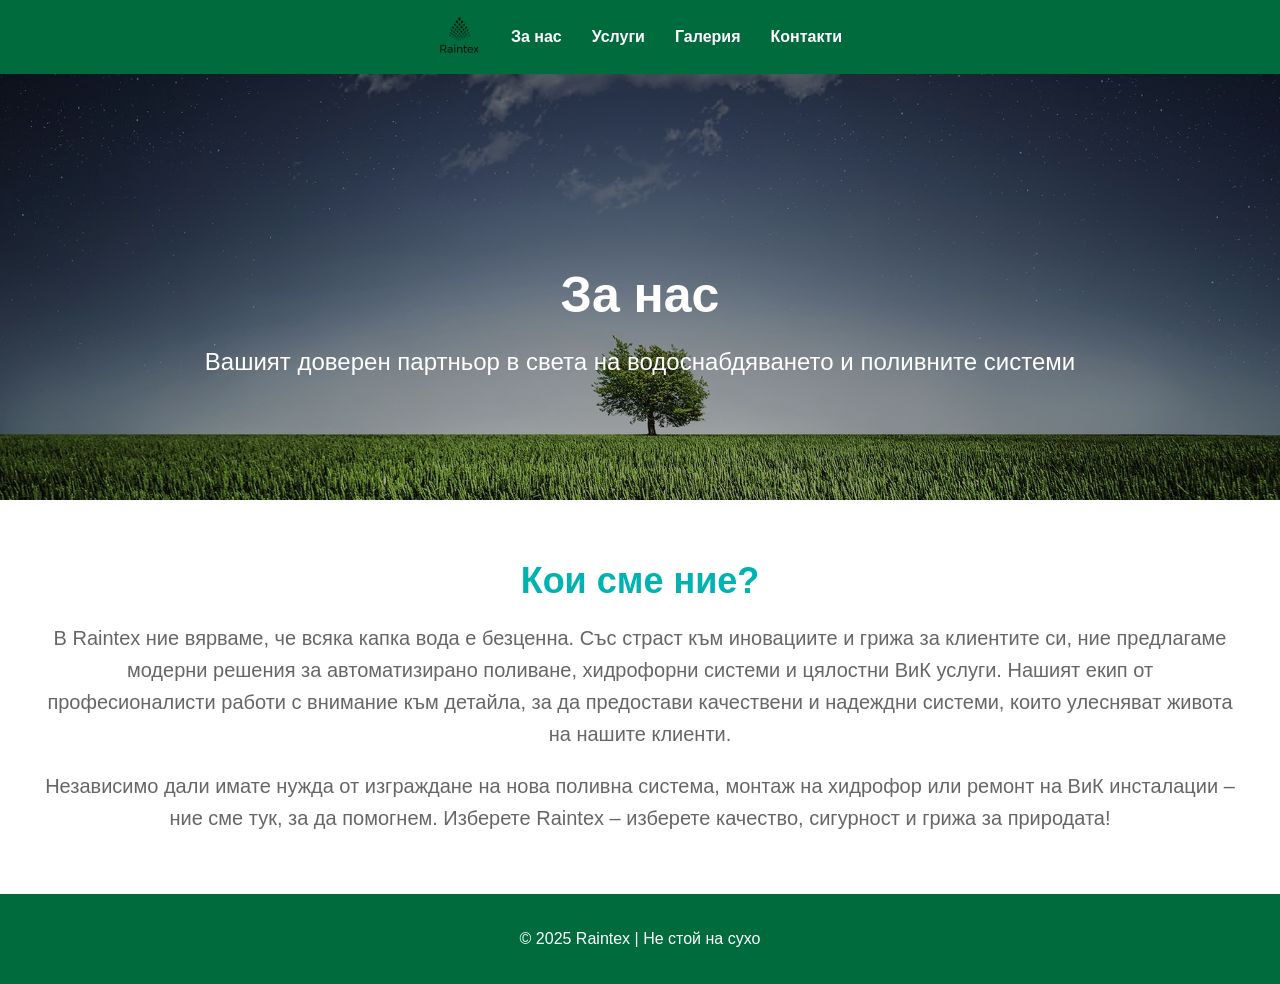
==== about.html @ d9b1cb67 "innit" ====
<!DOCTYPE html>
<html lang="bg">
<head>
  <meta charset="UTF-8">
  <meta name="viewport" content="width=device-width, initial-scale=1.0">
  <title>За нас | Raintex</title>
  <style>
    body {
      margin: 0;
      font-family: 'Segoe UI', Tahoma, Geneva, Verdana, sans-serif;
      background-color: #ffffff;
      color: #555;
    }
    nav {
      display: flex;
      justify-content: center;
      align-items: center;
      background-color: #006b3c;/*#00B3B3 /* #009fe3 */
      padding: 15px 0;
      gap: 30px;
      flex-wrap: wrap;
    }
    nav a {
      color: white;
      text-decoration: none;
      font-weight: bold;
    }
    .logo {
      height: 40px;
      width: auto;
    }
    .hero-section {
      background: linear-gradient(to bottom, rgba(0,0,0,0.5), rgba(0,0,0,0.3)), url('./images/landscape-tree-grass.jpg') no-repeat center 60%;
      background-size: cover;
      text-align: center;
      padding: 150px 20px 100px 20px;
      color: white;
    }
    .hero-section h1 {
      font-size: 50px;
      margin-bottom: 10px;
    }
    .hero-section p {
      font-size: 24px;
      font-weight: 300;
    }
    .about-content {
      max-width: 1200px;
      margin: 60px auto;
      padding: 0 20px;
      text-align: center;
    }
    .about-content h2 {
      color: #00B3B3;
      font-size: 36px;
      margin-bottom: 20px;
    }
    .about-content p {
      font-size: 20px;
      line-height: 1.6;
      color: #666;
    }
    footer {
      background-color: #006b3c;
      color: white;
      text-align: center;
      padding: 20px;
      margin-top: 40px;
    }
    @media (max-width: 768px) {
      .hero-section {
        padding: 100px 20px 60px 20px;
      }
      .hero-section h1 {
        font-size: 36px;
      }
      .hero-section p {
        font-size: 18px;
      }
      .about-content h2 {
        font-size: 28px;
      }
      .about-content p {
        font-size: 18px;
      }
      nav {
                flex-direction: row;
                gap: 10px;
                align-items: center;
            }
    }
  </style>
</head>

<body>

  <nav>
    <a href="index.html"><img src="./Logos_ByTailorBrands/dark_logo_transparent_background.png" alt="Raintex Logo" class="logo"></a>
    <a href="about.html">За нас</a>
    <a href="services.html">Услуги</a>
    <a href="gallery.html">Галерия</a>
    <a href="contacts.html">Контакти</a>
  </nav>

  <section class="hero-section">
    <h1>За нас</h1>
    <p>Вашият доверен партньор в света на водоснабдяването и поливните системи</p>
  </section>

  <section class="about-content">
    <h2>Кои сме ние?</h2>
    <p>
      В Raintex ние вярваме, че всяка капка вода е безценна. 
      Със страст към иновациите и грижа за клиентите си, ние предлагаме модерни решения за автоматизирано поливане, хидрофорни системи и цялостни ВиК услуги. 
      Нашият екип от професионалисти работи с внимание към детайла, за да предостави качествени и надеждни системи, които улесняват живота на нашите клиенти.
    </p>
    <p>
      Независимо дали имате нужда от изграждане на нова поливна система, монтаж на хидрофор или ремонт на ВиК инсталации – ние сме тук, за да помогнем. 
      Изберете Raintex – изберете качество, сигурност и грижа за природата!
    </p>
  </section>

  <footer>
    <p>© 2025 Raintex | Не стой на сухо</p>
  </footer>

</body>
</html>
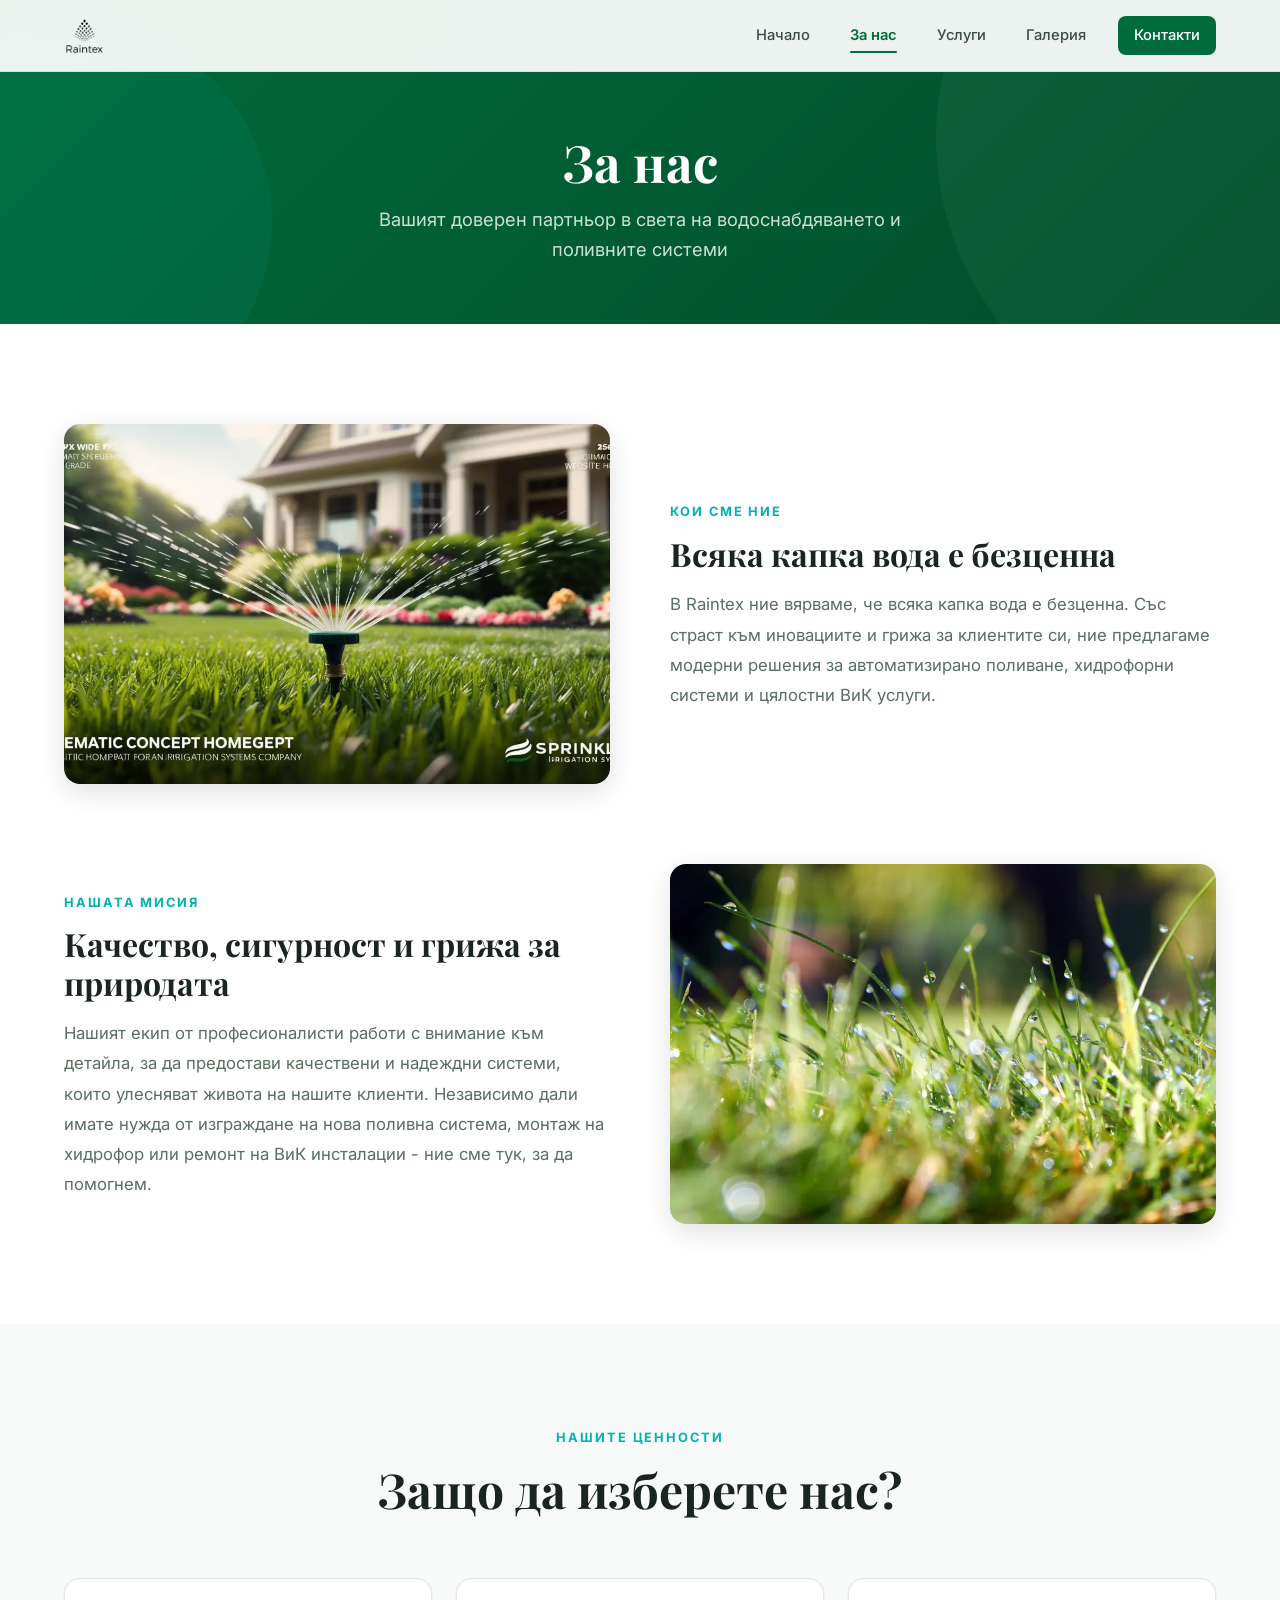
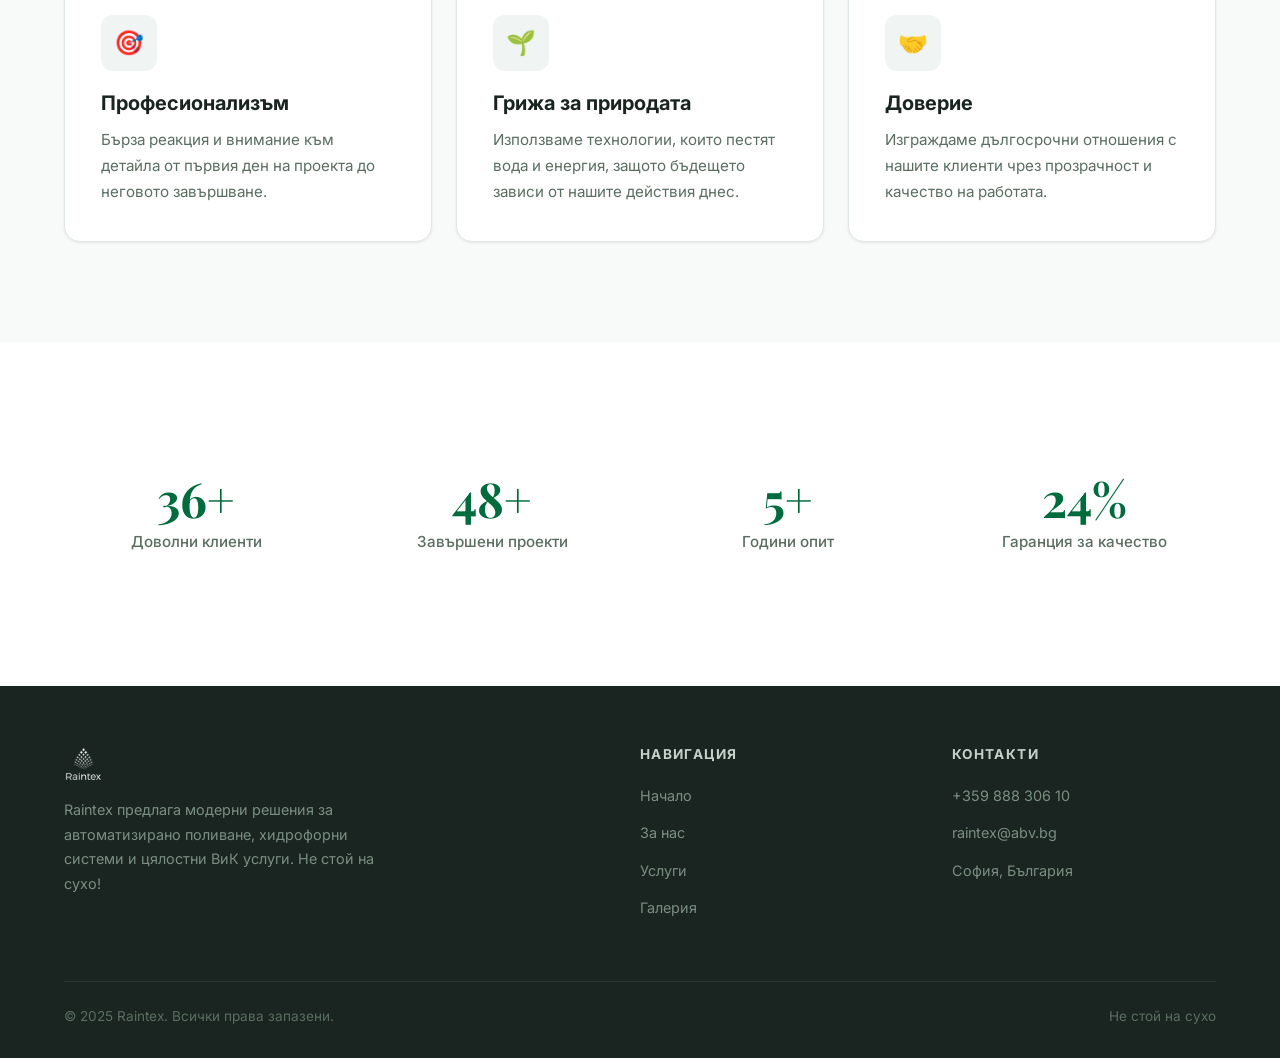
==== commit 1bf16fd4: "Redesign site with modern UI/UX and optimize assets Complete rework of all pages with shared CSS des" ====
--- a/about.html
+++ b/about.html
@@ -4,125 +4,153 @@
   <meta charset="UTF-8">
   <meta name="viewport" content="width=device-width, initial-scale=1.0">
   <title>За нас | Raintex</title>
-  <style>
-    body {
-      margin: 0;
-      font-family: 'Segoe UI', Tahoma, Geneva, Verdana, sans-serif;
-      background-color: #ffffff;
-      color: #555;
-    }
-    nav {
-      display: flex;
-      justify-content: center;
-      align-items: center;
-      background-color: #006b3c;/*#00B3B3 /* #009fe3 */
-      padding: 15px 0;
-      gap: 30px;
-      flex-wrap: wrap;
-    }
-    nav a {
-      color: white;
-      text-decoration: none;
-      font-weight: bold;
-    }
-    .logo {
-      height: 40px;
-      width: auto;
-    }
-    .hero-section {
-      background: linear-gradient(to bottom, rgba(0,0,0,0.5), rgba(0,0,0,0.3)), url('./images/landscape-tree-grass.jpg') no-repeat center 60%;
-      background-size: cover;
-      text-align: center;
-      padding: 150px 20px 100px 20px;
-      color: white;
-    }
-    .hero-section h1 {
-      font-size: 50px;
-      margin-bottom: 10px;
-    }
-    .hero-section p {
-      font-size: 24px;
-      font-weight: 300;
-    }
-    .about-content {
-      max-width: 1200px;
-      margin: 60px auto;
-      padding: 0 20px;
-      text-align: center;
-    }
-    .about-content h2 {
-      color: #00B3B3;
-      font-size: 36px;
-      margin-bottom: 20px;
-    }
-    .about-content p {
-      font-size: 20px;
-      line-height: 1.6;
-      color: #666;
-    }
-    footer {
-      background-color: #006b3c;
-      color: white;
-      text-align: center;
-      padding: 20px;
-      margin-top: 40px;
-    }
-    @media (max-width: 768px) {
-      .hero-section {
-        padding: 100px 20px 60px 20px;
-      }
-      .hero-section h1 {
-        font-size: 36px;
-      }
-      .hero-section p {
-        font-size: 18px;
-      }
-      .about-content h2 {
-        font-size: 28px;
-      }
-      .about-content p {
-        font-size: 18px;
-      }
-      nav {
-                flex-direction: row;
-                gap: 10px;
-                align-items: center;
-            }
-    }
-  </style>
+  <meta name="description" content="Научете повече за Raintex - вашият доверен партньор в света на водоснабдяването и поливните системи.">
+  <link rel="preconnect" href="https://fonts.googleapis.com">
+  <link rel="preconnect" href="https://fonts.gstatic.com" crossorigin>
+  <link href="https://fonts.googleapis.com/css2?family=Inter:wght@400;500;600;700&family=Playfair+Display:wght@600;700&display=swap" rel="stylesheet">
+  <link rel="stylesheet" href="styles.css">
 </head>
-
 <body>
 
-  <nav>
-    <a href="index.html"><img src="./Logos_ByTailorBrands/dark_logo_transparent_background.png" alt="Raintex Logo" class="logo"></a>
-    <a href="about.html">За нас</a>
-    <a href="services.html">Услуги</a>
-    <a href="gallery.html">Галерия</a>
-    <a href="contacts.html">Контакти</a>
+  <!-- Navigation -->
+  <nav class="navbar">
+    <div class="container">
+      <a href="index.html" class="nav-logo">
+        <img src="./Logos_ByTailorBrands/dark_logo_transparent_background.webp" alt="Raintex Logo">
+      </a>
+      <div class="nav-links">
+        <a href="index.html">Начало</a>
+        <a href="about.html" class="active">За нас</a>
+        <a href="services.html">Услуги</a>
+        <a href="gallery.html">Галерия</a>
+        <a href="contacts.html" class="nav-cta">Контакти</a>
+      </div>
+      <button class="hamburger" aria-label="Меню">
+        <span></span>
+        <span></span>
+        <span></span>
+      </button>
+    </div>
   </nav>
+  <div class="nav-overlay"></div>
 
-  <section class="hero-section">
+  <!-- Page Hero -->
+  <section class="page-hero">
     <h1>За нас</h1>
     <p>Вашият доверен партньор в света на водоснабдяването и поливните системи</p>
   </section>
 
-  <section class="about-content">
-    <h2>Кои сме ние?</h2>
-    <p>
-      В Raintex ние вярваме, че всяка капка вода е безценна. 
-      Със страст към иновациите и грижа за клиентите си, ние предлагаме модерни решения за автоматизирано поливане, хидрофорни системи и цялостни ВиК услуги. 
-      Нашият екип от професионалисти работи с внимание към детайла, за да предостави качествени и надеждни системи, които улесняват живота на нашите клиенти.
-    </p>
-    <p>
-      Независимо дали имате нужда от изграждане на нова поливна система, монтаж на хидрофор или ремонт на ВиК инсталации – ние сме тук, за да помогнем. 
-      Изберете Raintex – изберете качество, сигурност и грижа за природата!
-    </p>
+  <!-- About Content -->
+  <section class="section">
+    <div class="container">
+      <div class="feature-row fade-up">
+        <div class="feature-image">
+          <img src="./images/sprinkler_house.webp" alt="Raintex проект" loading="lazy">
+        </div>
+        <div class="feature-text">
+          <span class="section-label">Кои сме ние</span>
+          <h2>Всяка капка вода е безценна</h2>
+          <p>В Raintex ние вярваме, че всяка капка вода е безценна. Със страст към иновациите и грижа за клиентите си, ние предлагаме модерни решения за автоматизирано поливане, хидрофорни системи и цялостни ВиК услуги.</p>
+        </div>
+      </div>
+
+      <div class="feature-row reversed fade-up">
+        <div class="feature-image">
+          <img src="./images/grass-water1.webp" alt="Поливна система в действие" loading="lazy">
+        </div>
+        <div class="feature-text">
+          <span class="section-label">Нашата мисия</span>
+          <h2>Качество, сигурност и грижа за природата</h2>
+          <p>Нашият екип от професионалисти работи с внимание към детайла, за да предостави качествени и надеждни системи, които улесняват живота на нашите клиенти. Независимо дали имате нужда от изграждане на нова поливна система, монтаж на хидрофор или ремонт на ВиК инсталации - ние сме тук, за да помогнем.</p>
+        </div>
+      </div>
+    </div>
   </section>
 
-  <footer>
-    <p>© 2025 Raintex | Не стой на сухо</p>
+  <!-- Values -->
+  <section class="section section-alt">
+    <div class="container">
+      <div class="section-header">
+        <span class="section-label">Нашите ценности</span>
+        <h2 class="section-title">Защо да изберете нас?</h2>
+      </div>
+      <div class="card-grid">
+        <div class="card fade-up">
+          <div class="card-icon">&#x1F3AF;</div>
+          <h3>Професионализъм</h3>
+          <p>Бърза реакция и внимание към детайла от първия ден на проекта до неговото завършване.</p>
+        </div>
+        <div class="card fade-up">
+          <div class="card-icon">&#x1F331;</div>
+          <h3>Грижа за природата</h3>
+          <p>Използваме технологии, които пестят вода и енергия, защото бъдещето зависи от нашите действия днес.</p>
+        </div>
+        <div class="card fade-up">
+          <div class="card-icon">&#x1F91D;</div>
+          <h3>Доверие</h3>
+          <p>Изграждаме дългосрочни отношения с нашите клиенти чрез прозрачност и качество на работата.</p>
+        </div>
+      </div>
+    </div>
+  </section>
+
+  <!-- Stats -->
+  <section class="section">
+    <div class="container">
+      <div class="stats-grid">
+        <div class="stat-item fade-up">
+          <div class="stat-number" data-count="150" data-suffix="+">0</div>
+          <div class="stat-label">Доволни клиенти</div>
+        </div>
+        <div class="stat-item fade-up">
+          <div class="stat-number" data-count="200" data-suffix="+">0</div>
+          <div class="stat-label">Завършени проекти</div>
+        </div>
+        <div class="stat-item fade-up">
+          <div class="stat-number" data-count="5" data-suffix="+">0</div>
+          <div class="stat-label">Години опит</div>
+        </div>
+        <div class="stat-item fade-up">
+          <div class="stat-number" data-count="100" data-suffix="%">0</div>
+          <div class="stat-label">Гаранция за качество</div>
+        </div>
+      </div>
+    </div>
+  </section>
+
+  <!-- Footer -->
+  <footer class="footer">
+    <div class="container">
+      <div class="footer-grid">
+        <div class="footer-brand">
+          <img src="./Logos_ByTailorBrands/white_logo_transparent_background.webp" alt="Raintex" loading="lazy">
+          <p>Raintex предлага модерни решения за автоматизирано поливане, хидрофорни системи и цялостни ВиК услуги. Не стой на сухо!</p>
+        </div>
+        <div>
+          <h4>Навигация</h4>
+          <ul class="footer-links">
+            <li><a href="index.html">Начало</a></li>
+            <li><a href="about.html">За нас</a></li>
+            <li><a href="services.html">Услуги</a></li>
+            <li><a href="gallery.html">Галерия</a></li>
+          </ul>
+        </div>
+        <div>
+          <h4>Контакти</h4>
+          <ul class="footer-links">
+            <li><a href="tel:+35988830610">+359 888 306 10</a></li>
+            <li><a href="mailto:raintex@abv.bg">raintex@abv.bg</a></li>
+            <li><a href="contacts.html">София, България</a></li>
+          </ul>
+        </div>
+      </div>
+      <div class="footer-bottom">
+        <span>&copy; 2025 Raintex. Всички права запазени.</span>
+        <span>Не стой на сухо</span>
+      </div>
+    </div>
   </footer>
 
+  <script src="script.js"></script>
 </body>
 </html>
--- a/styles.css
+++ b/styles.css
@@ -0,0 +1,954 @@
+/* ============================================
+   RAINTEX - Modern Design System
+   ============================================ */
+
+/* Google Fonts loaded via <link> in HTML for non-blocking load */
+
+/* --- CSS Custom Properties --- */
+:root {
+  --color-primary: #006b3c;
+  --color-primary-light: #008c4e;
+  --color-primary-dark: #004d2b;
+  --color-accent: #00b3b3;
+  --color-accent-light: #00d4d4;
+  --color-accent-dark: #008f8f;
+  --color-white: #ffffff;
+  --color-off-white: #f8faf9;
+  --color-gray-50: #f0f4f2;
+  --color-gray-100: #e2e8e5;
+  --color-gray-200: #c5d1cb;
+  --color-gray-300: #a8b9b0;
+  --color-gray-400: #7a8f83;
+  --color-gray-500: #5a6e62;
+  --color-gray-600: #3d4d44;
+  --color-gray-700: #2a3630;
+  --color-gray-800: #1a2420;
+  --color-gray-900: #0d1210;
+
+  --font-sans: 'Inter', -apple-system, BlinkMacSystemFont, 'Segoe UI', sans-serif;
+  --font-display: 'Playfair Display', Georgia, serif;
+
+  --shadow-sm: 0 1px 3px rgba(0, 0, 0, 0.08);
+  --shadow-md: 0 4px 12px rgba(0, 0, 0, 0.1);
+  --shadow-lg: 0 8px 30px rgba(0, 0, 0, 0.12);
+  --shadow-xl: 0 20px 60px rgba(0, 0, 0, 0.15);
+
+  --radius-sm: 8px;
+  --radius-md: 12px;
+  --radius-lg: 16px;
+  --radius-xl: 24px;
+
+  --transition-fast: 0.2s cubic-bezier(0.4, 0, 0.2, 1);
+  --transition-base: 0.3s cubic-bezier(0.4, 0, 0.2, 1);
+  --transition-slow: 0.5s cubic-bezier(0.4, 0, 0.2, 1);
+
+  --container-max: 1200px;
+  --nav-height: 72px;
+}
+
+/* --- Reset & Base --- */
+*,
+*::before,
+*::after {
+  margin: 0;
+  padding: 0;
+  box-sizing: border-box;
+}
+
+html {
+  scroll-behavior: smooth;
+  -webkit-font-smoothing: antialiased;
+  -moz-osx-font-smoothing: grayscale;
+}
+
+body {
+  font-family: var(--font-sans);
+  color: var(--color-gray-700);
+  background: var(--color-white);
+  line-height: 1.6;
+  overflow-x: hidden;
+}
+
+img {
+  max-width: 100%;
+  height: auto;
+  display: block;
+}
+
+a {
+  color: inherit;
+  text-decoration: none;
+}
+
+/* --- Typography --- */
+h1, h2, h3, h4 {
+  line-height: 1.2;
+  color: var(--color-gray-800);
+}
+
+.section-label {
+  display: inline-block;
+  font-size: 0.8rem;
+  font-weight: 700;
+  letter-spacing: 0.15em;
+  text-transform: uppercase;
+  color: var(--color-accent);
+  margin-bottom: 12px;
+}
+
+.section-title {
+  font-family: var(--font-display);
+  font-size: clamp(2rem, 4vw, 3rem);
+  font-weight: 700;
+  color: var(--color-gray-800);
+  margin-bottom: 16px;
+}
+
+.section-subtitle {
+  font-size: clamp(1rem, 2vw, 1.2rem);
+  color: var(--color-gray-500);
+  max-width: 600px;
+  line-height: 1.7;
+}
+
+/* --- Container --- */
+.container {
+  width: 100%;
+  max-width: var(--container-max);
+  margin: 0 auto;
+  padding: 0 24px;
+}
+
+/* --- Navigation --- */
+.navbar {
+  position: fixed;
+  top: 0;
+  left: 0;
+  right: 0;
+  height: var(--nav-height);
+  background: rgba(255, 255, 255, 0.92);
+  backdrop-filter: blur(20px);
+  -webkit-backdrop-filter: blur(20px);
+  border-bottom: 1px solid rgba(0, 107, 60, 0.08);
+  z-index: 1000;
+  transition: var(--transition-base);
+}
+
+.navbar.scrolled {
+  box-shadow: var(--shadow-md);
+}
+
+.navbar .container {
+  display: flex;
+  align-items: center;
+  justify-content: space-between;
+  height: 100%;
+}
+
+.nav-logo {
+  display: flex;
+  align-items: center;
+  gap: 10px;
+  z-index: 1001;
+}
+
+.nav-logo img {
+  height: 38px;
+  width: auto;
+}
+
+.nav-links {
+  display: flex;
+  align-items: center;
+  gap: 8px;
+}
+
+.nav-links a {
+  position: relative;
+  padding: 8px 16px;
+  font-size: 0.92rem;
+  font-weight: 500;
+  color: var(--color-gray-600);
+  border-radius: var(--radius-sm);
+  transition: var(--transition-fast);
+}
+
+.nav-links a:hover {
+  color: var(--color-primary);
+  background: var(--color-gray-50);
+}
+
+.nav-links a.active {
+  color: var(--color-primary);
+  font-weight: 600;
+}
+
+.nav-links a.active::after {
+  content: '';
+  position: absolute;
+  bottom: 2px;
+  left: 16px;
+  right: 16px;
+  height: 2px;
+  background: var(--color-primary);
+  border-radius: 1px;
+}
+
+.nav-cta {
+  display: inline-flex;
+  align-items: center;
+  padding: 10px 24px;
+  background: var(--color-primary);
+  color: var(--color-white) !important;
+  font-weight: 600;
+  font-size: 0.9rem;
+  border-radius: var(--radius-sm);
+  transition: var(--transition-fast);
+  margin-left: 8px;
+}
+
+.nav-cta:hover {
+  background: var(--color-primary-light) !important;
+  transform: translateY(-1px);
+  box-shadow: 0 4px 12px rgba(0, 107, 60, 0.3);
+}
+
+/* Hamburger Menu */
+.hamburger {
+  display: none;
+  flex-direction: column;
+  justify-content: center;
+  gap: 5px;
+  width: 32px;
+  height: 32px;
+  cursor: pointer;
+  z-index: 1001;
+  background: none;
+  border: none;
+  padding: 0;
+}
+
+.hamburger span {
+  display: block;
+  width: 24px;
+  height: 2px;
+  background: var(--color-gray-700);
+  border-radius: 2px;
+  transition: var(--transition-base);
+  transform-origin: center;
+}
+
+.hamburger.active span:nth-child(1) {
+  transform: rotate(45deg) translate(5px, 5px);
+}
+
+.hamburger.active span:nth-child(2) {
+  opacity: 0;
+}
+
+.hamburger.active span:nth-child(3) {
+  transform: rotate(-45deg) translate(5px, -5px);
+}
+
+/* --- Hero Sections --- */
+.hero {
+  position: relative;
+  min-height: 90vh;
+  display: flex;
+  align-items: center;
+  justify-content: center;
+  padding: calc(var(--nav-height) + 40px) 24px 80px;
+  overflow: hidden;
+}
+
+.hero-bg {
+  position: absolute;
+  inset: 0;
+  background-size: cover;
+  background-position: center;
+  z-index: 0;
+}
+
+.hero-bg::after {
+  content: '';
+  position: absolute;
+  inset: 0;
+  background: linear-gradient(
+    135deg,
+    rgba(0, 107, 60, 0.85) 0%,
+    rgba(0, 107, 60, 0.6) 50%,
+    rgba(0, 77, 43, 0.75) 100%
+  );
+}
+
+.hero-content {
+  position: relative;
+  z-index: 1;
+  text-align: center;
+  max-width: 800px;
+}
+
+.hero-content .section-label {
+  color: rgba(255, 255, 255, 0.8);
+  border: 1px solid rgba(255, 255, 255, 0.25);
+  padding: 6px 16px;
+  border-radius: 50px;
+  font-size: 0.75rem;
+}
+
+.hero-content h1 {
+  font-family: var(--font-display);
+  font-size: clamp(2.5rem, 6vw, 4rem);
+  font-weight: 700;
+  color: var(--color-white);
+  margin: 24px 0 20px;
+  line-height: 1.1;
+}
+
+.hero-content p {
+  font-size: clamp(1.05rem, 2vw, 1.25rem);
+  color: rgba(255, 255, 255, 0.85);
+  line-height: 1.7;
+  margin-bottom: 36px;
+}
+
+.hero-buttons {
+  display: flex;
+  gap: 16px;
+  justify-content: center;
+  flex-wrap: wrap;
+}
+
+/* Page hero (smaller, for inner pages) */
+.page-hero {
+  position: relative;
+  padding: calc(var(--nav-height) + 60px) 24px 60px;
+  text-align: center;
+  overflow: hidden;
+  background: linear-gradient(135deg, var(--color-primary) 0%, var(--color-primary-dark) 100%);
+}
+
+.page-hero::before {
+  content: '';
+  position: absolute;
+  top: -50%;
+  right: -20%;
+  width: 600px;
+  height: 600px;
+  border-radius: 50%;
+  background: rgba(255, 255, 255, 0.04);
+}
+
+.page-hero::after {
+  content: '';
+  position: absolute;
+  bottom: -30%;
+  left: -10%;
+  width: 400px;
+  height: 400px;
+  border-radius: 50%;
+  background: rgba(0, 179, 179, 0.08);
+}
+
+.page-hero h1 {
+  font-family: var(--font-display);
+  font-size: clamp(2.2rem, 5vw, 3.2rem);
+  color: var(--color-white);
+  margin-bottom: 12px;
+  position: relative;
+  z-index: 1;
+}
+
+.page-hero p {
+  font-size: clamp(1rem, 2vw, 1.15rem);
+  color: rgba(255, 255, 255, 0.8);
+  max-width: 600px;
+  margin: 0 auto;
+  position: relative;
+  z-index: 1;
+}
+
+/* --- Buttons --- */
+.btn {
+  display: inline-flex;
+  align-items: center;
+  gap: 8px;
+  padding: 14px 32px;
+  font-family: var(--font-sans);
+  font-size: 0.95rem;
+  font-weight: 600;
+  border-radius: var(--radius-sm);
+  border: none;
+  cursor: pointer;
+  transition: var(--transition-fast);
+  text-decoration: none;
+}
+
+.btn-primary {
+  background: var(--color-white);
+  color: var(--color-primary);
+}
+
+.btn-primary:hover {
+  transform: translateY(-2px);
+  box-shadow: 0 8px 25px rgba(0, 0, 0, 0.2);
+}
+
+.btn-secondary {
+  background: transparent;
+  color: var(--color-white);
+  border: 2px solid rgba(255, 255, 255, 0.4);
+}
+
+.btn-secondary:hover {
+  background: rgba(255, 255, 255, 0.1);
+  border-color: rgba(255, 255, 255, 0.7);
+}
+
+.btn-accent {
+  background: var(--color-primary);
+  color: var(--color-white);
+}
+
+.btn-accent:hover {
+  background: var(--color-primary-light);
+  transform: translateY(-2px);
+  box-shadow: 0 8px 25px rgba(0, 107, 60, 0.3);
+}
+
+/* --- Sections --- */
+.section {
+  padding: 100px 0;
+}
+
+.section-header {
+  text-align: center;
+  margin-bottom: 60px;
+}
+
+.section-header .section-subtitle {
+  margin: 0 auto;
+}
+
+.section-alt {
+  background: var(--color-off-white);
+}
+
+/* --- Cards --- */
+.card {
+  background: var(--color-white);
+  border-radius: var(--radius-lg);
+  padding: 36px;
+  box-shadow: var(--shadow-sm);
+  border: 1px solid var(--color-gray-100);
+  transition: var(--transition-base);
+}
+
+.card:hover {
+  transform: translateY(-4px);
+  box-shadow: var(--shadow-lg);
+  border-color: transparent;
+}
+
+.card-icon {
+  width: 56px;
+  height: 56px;
+  display: flex;
+  align-items: center;
+  justify-content: center;
+  border-radius: var(--radius-md);
+  background: var(--color-gray-50);
+  margin-bottom: 20px;
+  font-size: 1.5rem;
+}
+
+.card h3 {
+  font-size: 1.25rem;
+  font-weight: 700;
+  margin-bottom: 12px;
+  color: var(--color-gray-800);
+}
+
+.card p {
+  color: var(--color-gray-500);
+  line-height: 1.7;
+  font-size: 0.95rem;
+}
+
+/* Card grid */
+.card-grid {
+  display: grid;
+  grid-template-columns: repeat(auto-fit, minmax(300px, 1fr));
+  gap: 24px;
+}
+
+/* --- Feature Rows (alternating image+text) --- */
+.feature-row {
+  display: grid;
+  grid-template-columns: 1fr 1fr;
+  gap: 60px;
+  align-items: center;
+  margin-bottom: 80px;
+}
+
+.feature-row:last-child {
+  margin-bottom: 0;
+}
+
+.feature-row.reversed {
+  direction: rtl;
+}
+
+.feature-row.reversed > * {
+  direction: ltr;
+}
+
+.feature-image {
+  border-radius: var(--radius-lg);
+  overflow: hidden;
+  box-shadow: var(--shadow-lg);
+}
+
+.feature-image img {
+  width: 100%;
+  height: 360px;
+  object-fit: cover;
+  transition: var(--transition-slow);
+}
+
+.feature-row:hover .feature-image img {
+  transform: scale(1.03);
+}
+
+.feature-text h2 {
+  font-family: var(--font-display);
+  font-size: clamp(1.5rem, 3vw, 2rem);
+  margin-bottom: 16px;
+}
+
+.feature-text p {
+  color: var(--color-gray-500);
+  font-size: 1.05rem;
+  line-height: 1.8;
+}
+
+/* --- Stats --- */
+.stats-grid {
+  display: grid;
+  grid-template-columns: repeat(auto-fit, minmax(200px, 1fr));
+  gap: 32px;
+}
+
+.stat-item {
+  text-align: center;
+  padding: 32px 20px;
+}
+
+.stat-number {
+  font-family: var(--font-display);
+  font-size: 3rem;
+  font-weight: 700;
+  color: var(--color-primary);
+  line-height: 1;
+  margin-bottom: 8px;
+}
+
+.stat-label {
+  font-size: 0.95rem;
+  color: var(--color-gray-500);
+  font-weight: 500;
+}
+
+/* --- Gallery --- */
+.gallery-grid {
+  display: grid;
+  grid-template-columns: repeat(auto-fill, minmax(280px, 1fr));
+  gap: 16px;
+}
+
+.gallery-item {
+  position: relative;
+  border-radius: var(--radius-md);
+  overflow: hidden;
+  cursor: pointer;
+  aspect-ratio: 4/3;
+}
+
+.gallery-item img {
+  width: 100%;
+  height: 100%;
+  object-fit: cover;
+  transition: var(--transition-slow);
+}
+
+.gallery-item::after {
+  content: '';
+  position: absolute;
+  inset: 0;
+  background: linear-gradient(to top, rgba(0, 0, 0, 0.4) 0%, transparent 60%);
+  opacity: 0;
+  transition: var(--transition-base);
+}
+
+.gallery-item:hover img {
+  transform: scale(1.08);
+}
+
+.gallery-item:hover::after {
+  opacity: 1;
+}
+
+.gallery-item .gallery-zoom {
+  position: absolute;
+  bottom: 16px;
+  right: 16px;
+  width: 40px;
+  height: 40px;
+  border-radius: 50%;
+  background: rgba(255, 255, 255, 0.9);
+  display: flex;
+  align-items: center;
+  justify-content: center;
+  z-index: 2;
+  opacity: 0;
+  transform: translateY(10px);
+  transition: var(--transition-base);
+}
+
+.gallery-item:hover .gallery-zoom {
+  opacity: 1;
+  transform: translateY(0);
+}
+
+/* Lightbox */
+.lightbox-overlay {
+  position: fixed;
+  inset: 0;
+  background: rgba(0, 0, 0, 0.92);
+  z-index: 10000;
+  display: flex;
+  align-items: center;
+  justify-content: center;
+  opacity: 0;
+  pointer-events: none;
+  transition: var(--transition-base);
+  padding: 40px;
+}
+
+.lightbox-overlay.active {
+  opacity: 1;
+  pointer-events: all;
+}
+
+.lightbox-overlay img {
+  max-width: 90%;
+  max-height: 85vh;
+  border-radius: var(--radius-md);
+  box-shadow: var(--shadow-xl);
+  transform: scale(0.9);
+  transition: var(--transition-slow);
+}
+
+.lightbox-overlay.active img {
+  transform: scale(1);
+}
+
+.lightbox-close {
+  position: absolute;
+  top: 20px;
+  right: 24px;
+  width: 44px;
+  height: 44px;
+  border-radius: 50%;
+  background: rgba(255, 255, 255, 0.1);
+  border: none;
+  color: white;
+  font-size: 1.5rem;
+  cursor: pointer;
+  display: flex;
+  align-items: center;
+  justify-content: center;
+  transition: var(--transition-fast);
+}
+
+.lightbox-close:hover {
+  background: rgba(255, 255, 255, 0.2);
+}
+
+/* --- Contact --- */
+.contact-grid {
+  display: grid;
+  grid-template-columns: 1fr 1.2fr;
+  gap: 48px;
+}
+
+.contact-card {
+  display: flex;
+  align-items: flex-start;
+  gap: 16px;
+  padding: 20px 0;
+}
+
+.contact-card:not(:last-child) {
+  border-bottom: 1px solid var(--color-gray-100);
+}
+
+.contact-card-icon {
+  width: 48px;
+  height: 48px;
+  border-radius: var(--radius-sm);
+  background: var(--color-gray-50);
+  display: flex;
+  align-items: center;
+  justify-content: center;
+  flex-shrink: 0;
+  font-size: 1.2rem;
+}
+
+.contact-card-text h4 {
+  font-size: 0.95rem;
+  font-weight: 600;
+  color: var(--color-gray-800);
+  margin-bottom: 4px;
+}
+
+.contact-card-text p {
+  font-size: 0.9rem;
+  color: var(--color-gray-500);
+}
+
+/* Form */
+.form-group {
+  margin-bottom: 20px;
+}
+
+.form-group label {
+  display: block;
+  font-size: 0.85rem;
+  font-weight: 600;
+  color: var(--color-gray-700);
+  margin-bottom: 8px;
+}
+
+.form-group input,
+.form-group textarea {
+  width: 100%;
+  padding: 14px 16px;
+  font-family: var(--font-sans);
+  font-size: 0.95rem;
+  color: var(--color-gray-700);
+  background: var(--color-off-white);
+  border: 1.5px solid var(--color-gray-100);
+  border-radius: var(--radius-sm);
+  outline: none;
+  transition: var(--transition-fast);
+  -webkit-appearance: none;
+}
+
+.form-group input:focus,
+.form-group textarea:focus {
+  border-color: var(--color-primary);
+  background: var(--color-white);
+  box-shadow: 0 0 0 3px rgba(0, 107, 60, 0.1);
+}
+
+.form-group textarea {
+  resize: vertical;
+  min-height: 140px;
+}
+
+/* --- Footer --- */
+.footer {
+  background: var(--color-gray-800);
+  color: var(--color-gray-300);
+  padding: 60px 0 30px;
+}
+
+.footer-grid {
+  display: grid;
+  grid-template-columns: 2fr 1fr 1fr;
+  gap: 48px;
+  margin-bottom: 48px;
+}
+
+.footer-brand p {
+  margin-top: 16px;
+  font-size: 0.9rem;
+  line-height: 1.7;
+  color: var(--color-gray-400);
+  max-width: 320px;
+}
+
+.footer-brand img {
+  height: 36px;
+  width: auto;
+}
+
+.footer h4 {
+  font-size: 0.85rem;
+  font-weight: 700;
+  letter-spacing: 0.1em;
+  text-transform: uppercase;
+  color: var(--color-gray-200);
+  margin-bottom: 20px;
+}
+
+.footer-links {
+  list-style: none;
+}
+
+.footer-links li {
+  margin-bottom: 12px;
+}
+
+.footer-links a {
+  font-size: 0.9rem;
+  color: var(--color-gray-400);
+  transition: var(--transition-fast);
+}
+
+.footer-links a:hover {
+  color: var(--color-white);
+}
+
+.footer-bottom {
+  padding-top: 24px;
+  border-top: 1px solid var(--color-gray-700);
+  display: flex;
+  justify-content: space-between;
+  align-items: center;
+  font-size: 0.85rem;
+  color: var(--color-gray-500);
+}
+
+/* --- Scroll Animations --- */
+.fade-up {
+  opacity: 0;
+  transform: translateY(30px);
+  transition: opacity 0.6s cubic-bezier(0.4, 0, 0.2, 1),
+              transform 0.6s cubic-bezier(0.4, 0, 0.2, 1);
+}
+
+.fade-up.visible {
+  opacity: 1;
+  transform: translateY(0);
+}
+
+.fade-up:nth-child(2) { transition-delay: 0.1s; }
+.fade-up:nth-child(3) { transition-delay: 0.2s; }
+.fade-up:nth-child(4) { transition-delay: 0.3s; }
+
+/* --- Responsive --- */
+@media (max-width: 968px) {
+  .hamburger {
+    display: flex;
+  }
+
+  .nav-links {
+    position: fixed;
+    top: 0;
+    right: -100%;
+    width: 300px;
+    height: 100vh;
+    background: var(--color-white);
+    flex-direction: column;
+    align-items: flex-start;
+    padding: 100px 32px 40px;
+    gap: 4px;
+    box-shadow: var(--shadow-xl);
+    transition: var(--transition-base);
+  }
+
+  .nav-links.open {
+    right: 0;
+  }
+
+  .nav-links a {
+    width: 100%;
+    padding: 14px 16px;
+    font-size: 1rem;
+    border-radius: var(--radius-sm);
+  }
+
+  .nav-cta {
+    margin-left: 0;
+    margin-top: 12px;
+    width: 100%;
+    justify-content: center;
+  }
+
+  .feature-row {
+    grid-template-columns: 1fr;
+    gap: 32px;
+  }
+
+  .feature-row.reversed {
+    direction: ltr;
+  }
+
+  .contact-grid {
+    grid-template-columns: 1fr;
+  }
+
+  .footer-grid {
+    grid-template-columns: 1fr;
+    gap: 32px;
+  }
+
+  .footer-bottom {
+    flex-direction: column;
+    gap: 8px;
+    text-align: center;
+  }
+}
+
+@media (max-width: 640px) {
+  .section {
+    padding: 64px 0;
+  }
+
+  .hero {
+    min-height: 80vh;
+    padding: calc(var(--nav-height) + 20px) 20px 60px;
+  }
+
+  .card-grid {
+    grid-template-columns: 1fr;
+  }
+
+  .gallery-grid {
+    grid-template-columns: repeat(auto-fill, minmax(200px, 1fr));
+    gap: 12px;
+  }
+
+  .stats-grid {
+    grid-template-columns: repeat(2, 1fr);
+    gap: 16px;
+  }
+
+  .hero-buttons {
+    flex-direction: column;
+    align-items: center;
+  }
+
+  .btn {
+    width: 100%;
+    justify-content: center;
+  }
+}
+
+/* Mobile overlay */
+.nav-overlay {
+  position: fixed;
+  inset: 0;
+  background: rgba(0, 0, 0, 0.5);
+  z-index: 999;
+  opacity: 0;
+  pointer-events: none;
+  transition: var(--transition-base);
+}
+
+.nav-overlay.active {
+  opacity: 1;
+  pointer-events: all;
+}
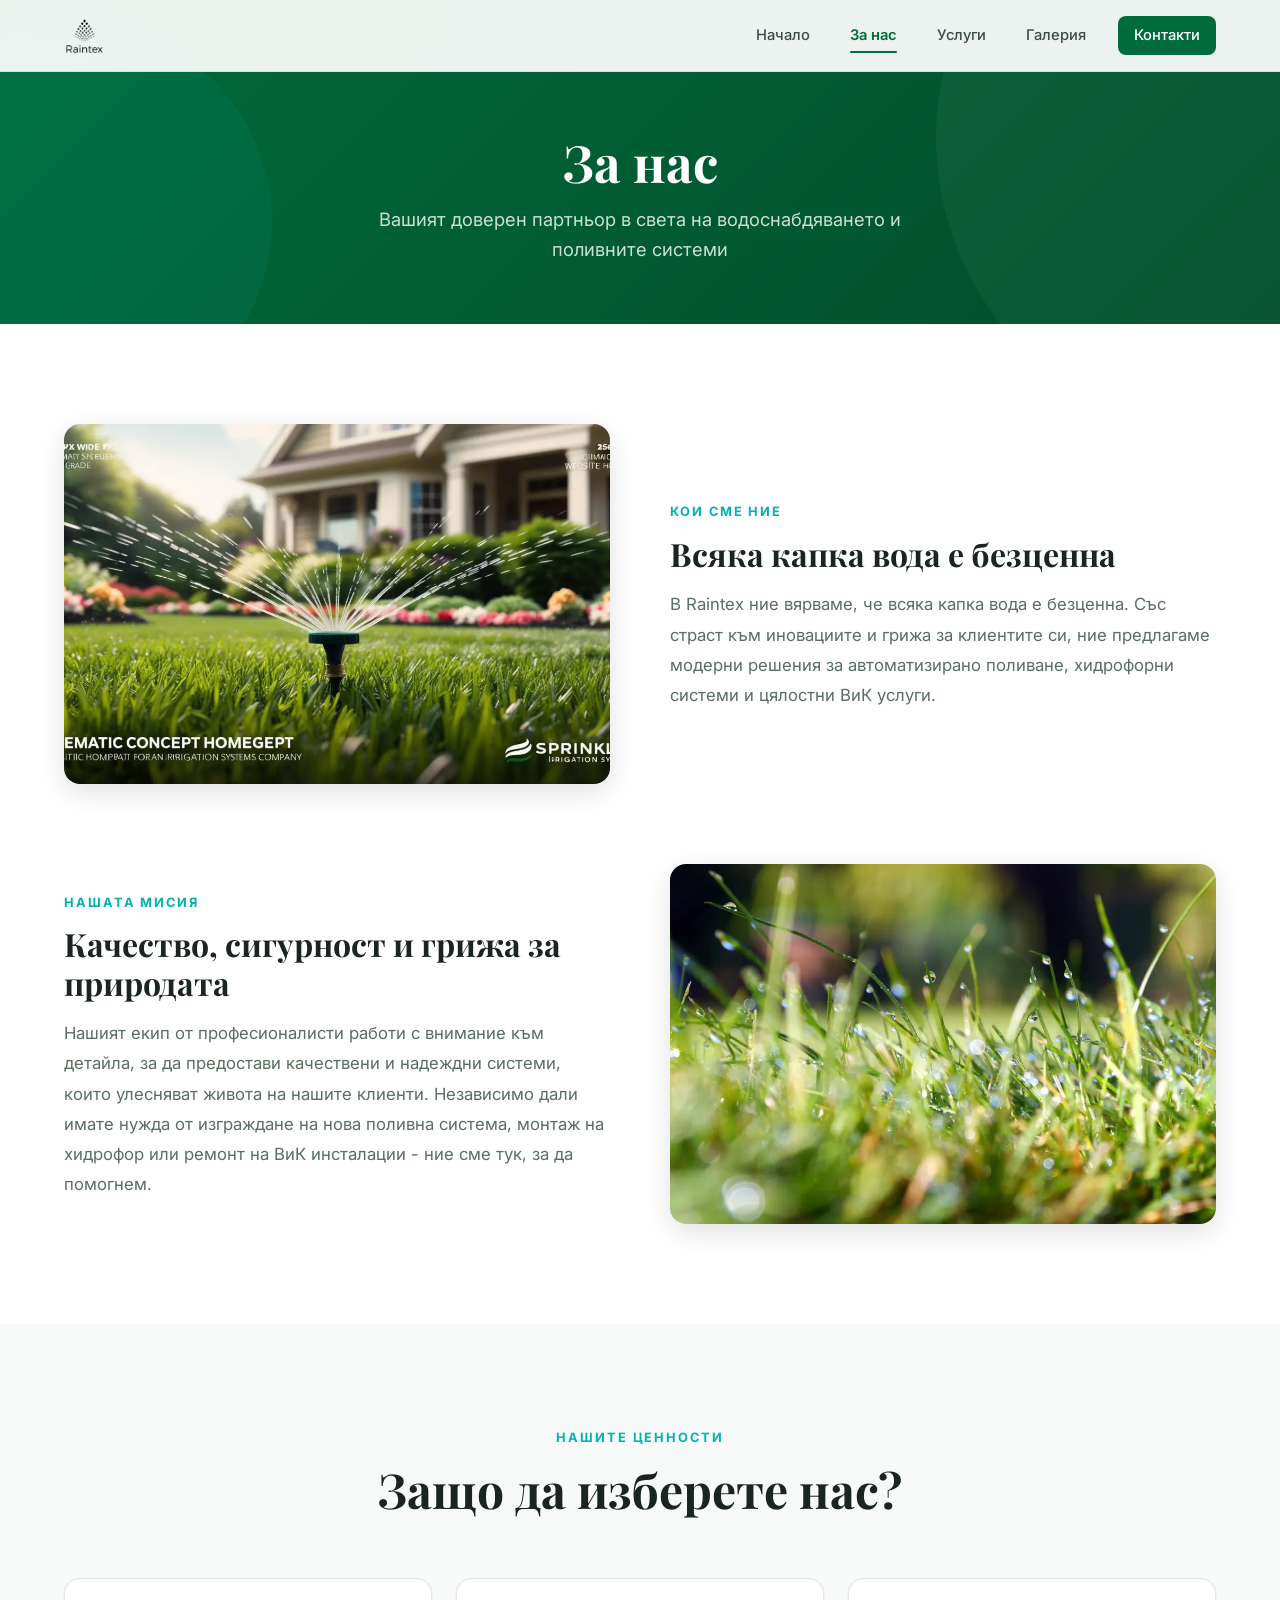
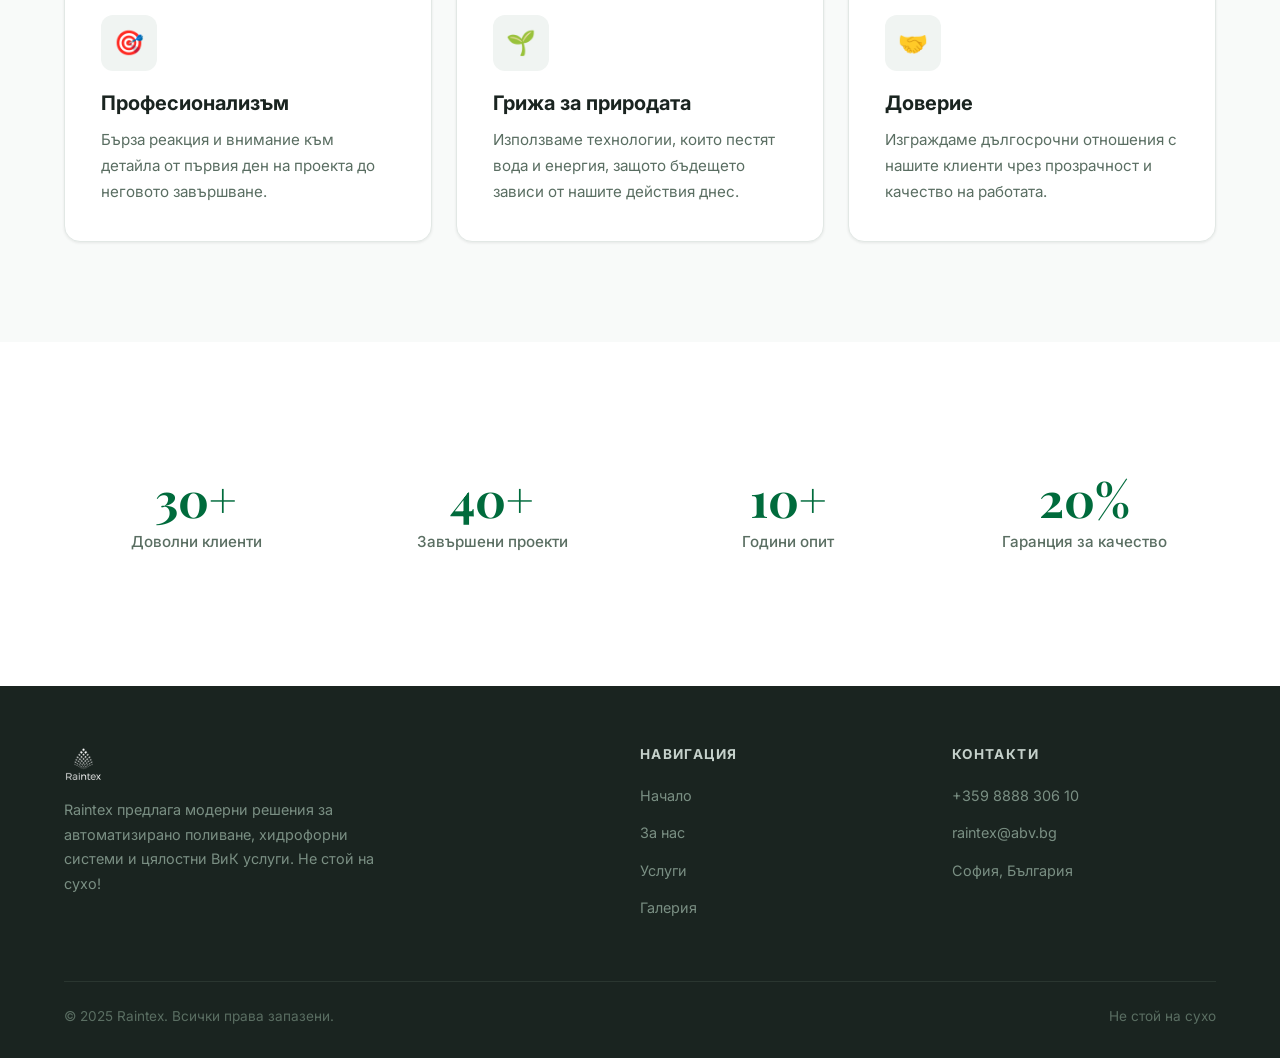
==== commit 45e69f00: "raintex=test" ====
--- a/about.html
+++ b/about.html
@@ -107,7 +107,7 @@
           <div class="stat-label">Завършени проекти</div>
         </div>
         <div class="stat-item fade-up">
-          <div class="stat-number" data-count="5" data-suffix="+">0</div>
+          <div class="stat-number" data-count="10" data-suffix="+">0</div>
           <div class="stat-label">Години опит</div>
         </div>
         <div class="stat-item fade-up">
@@ -138,7 +138,7 @@
         <div>
           <h4>Контакти</h4>
           <ul class="footer-links">
-            <li><a href="tel:+35988830610">+359 888 306 10</a></li>
+            <li><a href="tel:+359888830610">+359 8888 306 10</a></li>
             <li><a href="mailto:raintex@abv.bg">raintex@abv.bg</a></li>
             <li><a href="contacts.html">София, България</a></li>
           </ul>
--- a/styles.css
+++ b/styles.css
@@ -273,12 +273,12 @@
   content: '';
   position: absolute;
   inset: 0;
-  background: linear-gradient(
+  /* background: linear-gradient(
     135deg,
     rgba(0, 107, 60, 0.85) 0%,
     rgba(0, 107, 60, 0.6) 50%,
     rgba(0, 77, 43, 0.75) 100%
-  );
+  ); */
 }
 
 .hero-content {
@@ -303,6 +303,7 @@
   color: var(--color-white);
   margin: 24px 0 20px;
   line-height: 1.1;
+  text-shadow: 1px 1px 2px black;
 }
 
 .hero-content p {
@@ -310,6 +311,7 @@
   color: rgba(255, 255, 255, 0.85);
   line-height: 1.7;
   margin-bottom: 36px;
+  text-shadow:  #000000 1px 0 10px;
 }
 
 .hero-buttons {
@@ -742,7 +744,7 @@
   border-radius: var(--radius-sm);
   outline: none;
   transition: var(--transition-fast);
-  -webkit-appearance: none;
+  /* -webkit-appearance: none; */
 }
 
 .form-group input:focus,
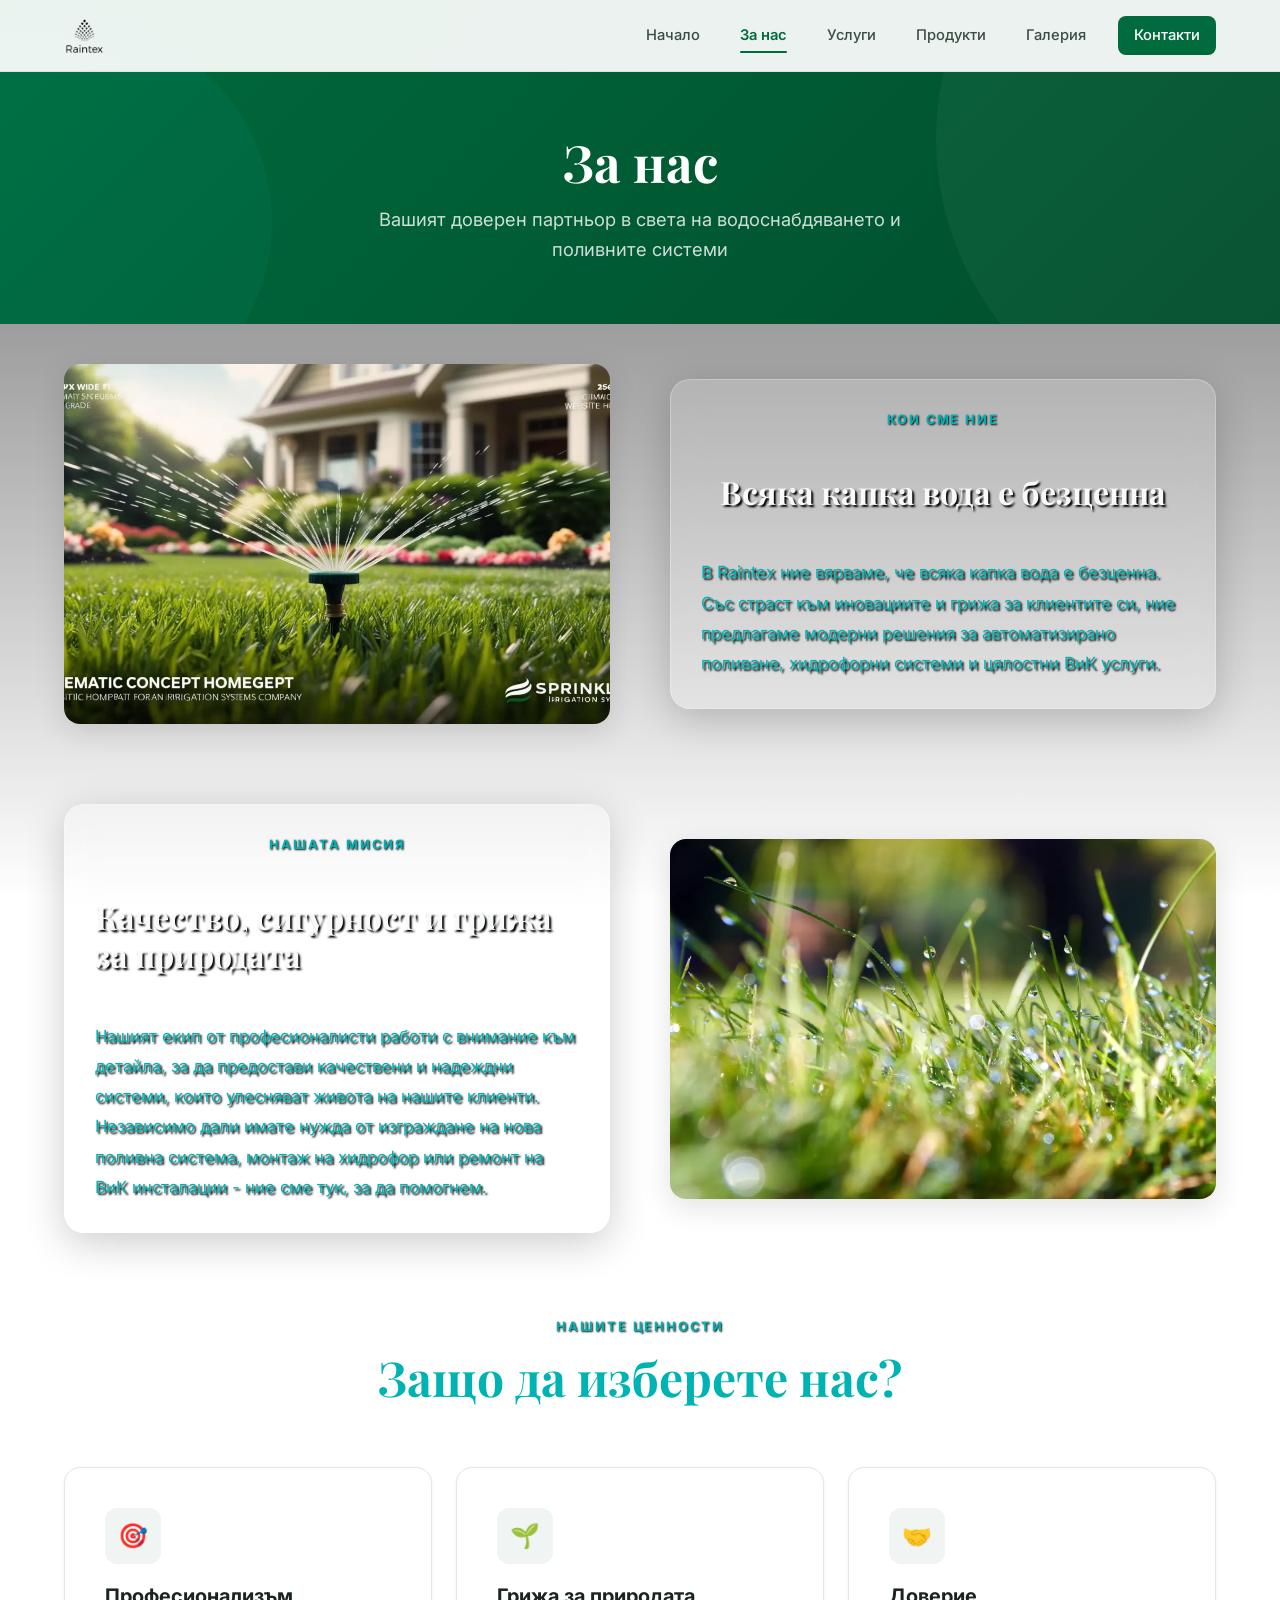
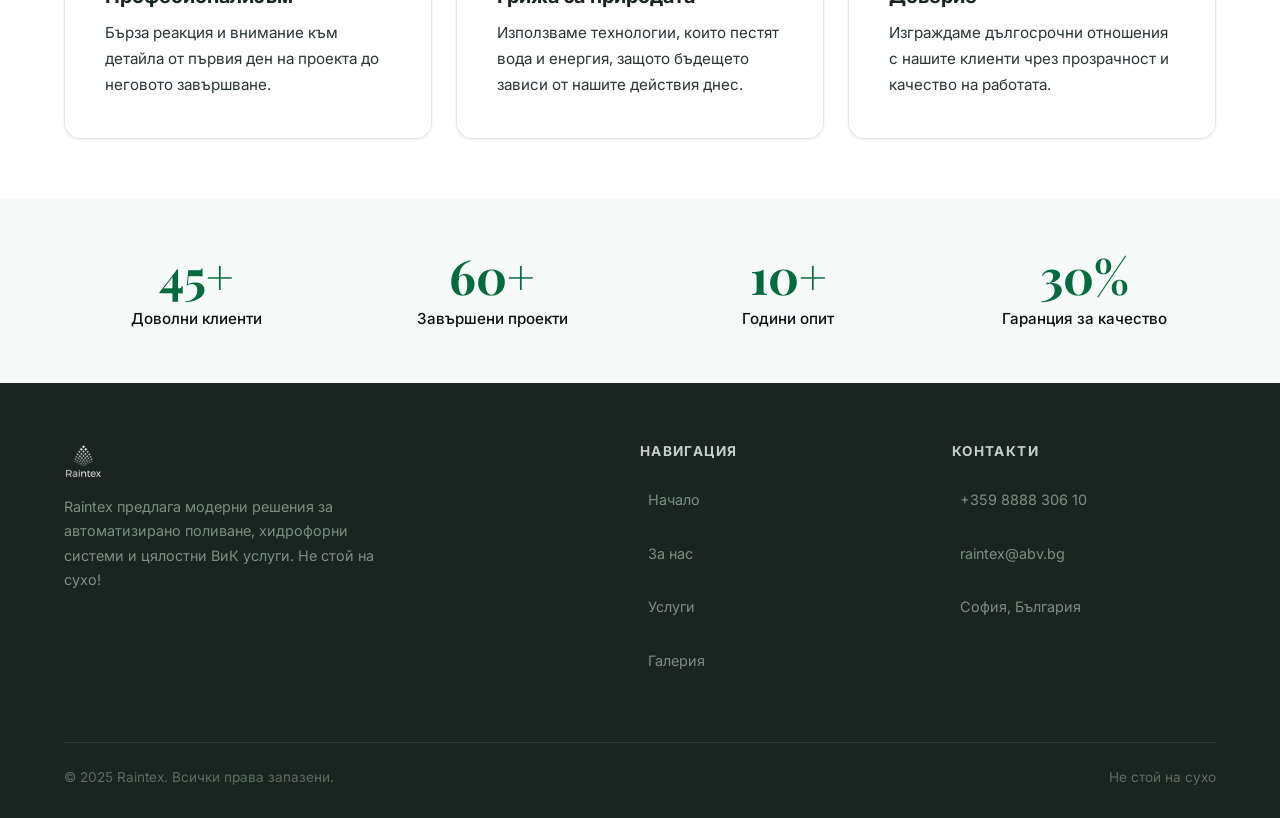
==== commit 3fab88a6: "raintex test" ====
--- a/about.html
+++ b/about.html
@@ -22,6 +22,7 @@
         <a href="index.html">Начало</a>
         <a href="about.html" class="active">За нас</a>
         <a href="services.html">Услуги</a>
+        <a href="Products.html">Продукти</a>
         <a href="gallery.html">Галерия</a>
         <a href="contacts.html" class="nav-cta">Контакти</a>
       </div>
@@ -48,9 +49,11 @@
           <img src="./images/sprinkler_house.webp" alt="Raintex проект" loading="lazy">
         </div>
         <div class="feature-text">
-          <span class="section-label">Кои сме ние</span>
-          <h2>Всяка капка вода е безценна</h2>
-          <p>В Raintex ние вярваме, че всяка капка вода е безценна. Със страст към иновациите и грижа за клиентите си, ние предлагаме модерни решения за автоматизирано поливане, хидрофорни системи и цялостни ВиК услуги.</p>
+          <div class="glass-box">
+            <span class="section-label">Кои сме ние</span>
+            <h2>Всяка капка вода е безценна</h2>
+            <p>В Raintex ние вярваме, че всяка капка вода е безценна. Със страст към иновациите и грижа за клиентите си, ние предлагаме модерни решения за автоматизирано поливане, хидрофорни системи и цялостни ВиК услуги.</p>
+          </div>
         </div>
       </div>
 
@@ -59,16 +62,18 @@
           <img src="./images/grass-water1.webp" alt="Поливна система в действие" loading="lazy">
         </div>
         <div class="feature-text">
-          <span class="section-label">Нашата мисия</span>
-          <h2>Качество, сигурност и грижа за природата</h2>
-          <p>Нашият екип от професионалисти работи с внимание към детайла, за да предостави качествени и надеждни системи, които улесняват живота на нашите клиенти. Независимо дали имате нужда от изграждане на нова поливна система, монтаж на хидрофор или ремонт на ВиК инсталации - ние сме тук, за да помогнем.</p>
+          <div class="glass-box">
+            <span class="section-label">Нашата мисия</span>
+            <h2>Качество, сигурност и грижа за природата</h2>
+            <p>Нашият екип от професионалисти работи с внимание към детайла, за да предостави качествени и надеждни системи, които улесняват живота на нашите клиенти. Независимо дали имате нужда от изграждане на нова поливна система, монтаж на хидрофор или ремонт на ВиК инсталации - ние сме тук, за да помогнем.</p>
+          </div>
         </div>
       </div>
     </div>
   </section>
 
   <!-- Values -->
-  <section class="section section-alt">
+  <section class="section">
     <div class="container">
       <div class="section-header">
         <span class="section-label">Нашите ценности</span>
@@ -95,7 +100,7 @@
   </section>
 
   <!-- Stats -->
-  <section class="section">
+  <section class="section section-alt">
     <div class="container">
       <div class="stats-grid">
         <div class="stat-item fade-up">
--- a/styles.css
+++ b/styles.css
@@ -83,7 +83,13 @@
 /* --- Typography --- */
 h1, h2, h3, h4 {
   line-height: 1.2;
-  color: var(--color-gray-800);
+  color: var(--color-off-white);
+}
+
+.blur {
+  /* backdrop-filter: blur(30px); */
+    background-color: rgb(255 255 255 / 100%);
+  backdrop-filter: blur(10px);
 }
 
 .section-label {
@@ -93,6 +99,7 @@
   letter-spacing: 0.15em;
   text-transform: uppercase;
   color: var(--color-accent);
+  text-shadow: 1px 1px 2px black;
   margin-bottom: 12px;
 }
 
@@ -100,13 +107,14 @@
   font-family: var(--font-display);
   font-size: clamp(2rem, 4vw, 3rem);
   font-weight: 700;
-  color: var(--color-gray-800);
+  color: var(--color-accent);
+  /* text-shadow: #00b3b3 1px 0 10px; */
   margin-bottom: 16px;
 }
 
 .section-subtitle {
   font-size: clamp(1rem, 2vw, 1.2rem);
-  color: var(--color-gray-500);
+  color: var(--color-off-white);
   max-width: 600px;
   line-height: 1.7;
 }
@@ -410,6 +418,7 @@
 .btn-accent {
   background: var(--color-primary);
   color: var(--color-white);
+  margin-top: 30px;
 }
 
 .btn-accent:hover {
@@ -419,8 +428,21 @@
 }
 
 /* --- Sections --- */
+
+
 .section {
-  padding: 100px 0;
+  padding: 10px 0;
+  position: relative;
+            display: flex;
+            flex-wrap: wrap;
+            justify-content: center;
+            background-attachment: fixed;
+            background-image:  linear-gradient(to bottom, rgba(0,0,0,0.6), rgba(0,0,0,0)), url(./images/background_bush.svg);
+            background-position: center bottom 20%;
+            background-size: cover;
+            background-repeat: no-repeat;
+            width: 100%;
+            padding: 40px 0px;
 }
 
 .section-header {
@@ -434,132 +456,270 @@
 
 .section-alt {
   background: var(--color-off-white);
+  padding: 20px 0;
 }
 
 /* --- Cards --- */
 .card {
+  background: var(--color-white);
+  border-radius: var(--radius-lg);
+  padding: 40px;
+  box-shadow: var(--shadow-sm);
+  border: 1px solid var(--color-gray-100);
+  transition: var(--transition-base);
+  margin-bottom: 20px;
+}
+
+.card:hover {
+  transform: translateY(-4px);
+  box-shadow: var(--shadow-lg);
+  border-color: transparent;
+}
+
+.card-icon {
+  width: 56px;
+  height: 56px;
+  display: flex;
+  align-items: center;
+  justify-content: center;
+  border-radius: var(--radius-md);
+  background: var(--color-gray-50);
+  margin-bottom: 20px;
+  font-size: 1.5rem;
+}
+
+.card h3 {
+  font-size: 1.25rem;
+  font-weight: 700;
+  margin-bottom: 12px;
+  color: var(--color-gray-800);
+}
+
+.card p {
+  color: var(--color-acce);
+  line-height: 1.7;
+  font-size: 0.95rem;
+}
+
+.glass-box {
+  display: flex;
+  flex-direction: column;
+  align-items: center;
+  gap: 30px;
+
+  background: rgba(255, 255, 255, 0.15);
+  backdrop-filter: blur(14px);
+  -webkit-backdrop-filter: blur(14px);
+
+  border-radius: 20px;
+  padding: 30px 30px;
+
+  border: 1px solid rgba(255, 255, 255, 0.25);
+  box-shadow: 0 10px 40px rgba(0,0,0,0.2);
+
+  max-width: 700px;
+  margin: 0 auto;
+}
+
+.glass-box:hover {
+  box-shadow: 0 15px 50px rgba(0,0,0,0.3);
+  transform: translateY(-3px);
+  transition: 0.3s;
+}
+
+
+/* Card grid */
+.card-grid {
+  display: grid;
+  grid-template-columns: repeat(auto-fit, minmax(300px, 1fr));
+  gap: 24px;
+}
+
+/* --- Feature Rows (alternating image+text) --- */
+.feature-row {
+  display: grid;
+  grid-template-columns: 1fr 1fr;
+  gap: 60px;
+  align-items: center;
+  margin-bottom: 80px;
+}
+
+.feature-row:last-child {
+  margin-bottom: 0;
+}
+
+.feature-row.reversed {
+  direction: rtl;
+}
+
+.feature-row.reversed > * {
+  direction: ltr;
+}
+
+.feature-image {
+  border-radius: var(--radius-lg);
+  overflow: hidden;
+  box-shadow: var(--shadow-lg);
+}
+
+.feature-image img {
+  width: 100%;
+  height: 360px;
+  object-fit: cover;
+  transition: var(--transition-slow);
+}
+
+.feature-row:hover .feature-image img {
+  transform: scale(1.03);
+}
+
+.feature-text h2 {
+  font-family: var(--font-display);
+  text-shadow: 2px 2px 2px black;
+  font-size: clamp(1.5rem, 3vw, 2rem);
+  margin-bottom: 16px;
+}
+
+.feature-text p {
+  color: var(--color-accent);
+  text-shadow: 2px 2px 2px black;
+  font-size: 1.05rem;
+  line-height: 1.8;
+}
+
+/* --- Stats --- */
+.stats-grid {
+  display: grid;
+  grid-template-columns: repeat(auto-fit, minmax(200px, 1fr));
+  gap: 32px;
+}
+
+.stat-item {
+  text-align: center;
+  padding: 32px 20px;
+}
+
+.stat-number {
+  font-family: var(--font-display);
+  font-size: 3rem;
+  font-weight: 700;
+  color: var(--color-primary);
+  /* text-shadow: 1px 1px 2px black; */
+  line-height: 1;
+  margin-bottom: 8px;
+}
+
+.stat-label {
+  font-size: 0.95rem;
+  color: var(--color-gray-900);
+  text-shadow: 1px 1x 5px black;
+  font-weight: 500;
+}
+
+/* --- section divider ---*/
+
+.section-divider {
+  height: 30px;
+  background: linear-gradient(
+    to bottom,
+    rgba(0,0,0,0),
+    rgba(0,0,0,0.4)
+  );
+}
+
+
+/* --- Products --- */
+
+.products-section {
+  padding: 100px 0;
+  position: relative;
+
+            display: flex;
+            align-items: flex-start;
+            gap: 30px;
+            
+            background-attachment: fixed;
+            background-image:  linear-gradient(to bottom, rgba(0,0,0,0.6), rgba(0,0,0,0)), url(./images/background_bush.svg);
+            background-position: center bottom 20%;
+            background-size: cover;
+            background-repeat: no-repeat;
+            width: 100%;
+            padding: 40px 20px;
+}
+
+.category-box {
   background: var(--color-white);
   border-radius: var(--radius-lg);
   padding: 36px;
   box-shadow: var(--shadow-sm);
   border: 1px solid var(--color-gray-100);
   transition: var(--transition-base);
-}
-
-.card:hover {
-  transform: translateY(-4px);
-  box-shadow: var(--shadow-lg);
-  border-color: transparent;
-}
-
-.card-icon {
-  width: 56px;
-  height: 56px;
-  display: flex;
-  align-items: center;
-  justify-content: center;
-  border-radius: var(--radius-md);
-  background: var(--color-gray-50);
-  margin-bottom: 20px;
-  font-size: 1.5rem;
-}
-
-.card h3 {
-  font-size: 1.25rem;
+
+  /* position: sticky;
+  top: 20px; */
+
+  width: 260px;
+  flex-shrink: 0;
+  /* display: flex;
+  margin-left: 13.5%;
+  height: auto 1fr;
+  align-items: flex-start;
+  margin-bottom: 100dvh; */
+  
+
+  /* max-width: 250px; */
+  /* margin: 50px; */
+}
+
+.category h3 {
+    font-size: 1.25rem;
   font-weight: 700;
   margin-bottom: 12px;
   color: var(--color-gray-800);
-}
-
-.card p {
-  color: var(--color-gray-500);
-  line-height: 1.7;
-  font-size: 0.95rem;
-}
-
-/* Card grid */
-.card-grid {
+
+  /* max-width: 250px; */
+}
+
+.products {
+  flex: 1;
   display: grid;
-  grid-template-columns: repeat(auto-fit, minmax(300px, 1fr));
-  gap: 24px;
-}
-
-/* --- Feature Rows (alternating image+text) --- */
-.feature-row {
+  grid-template-columns: repeat(auto-fill, minmax(220px, 1fr));
+  gap: 20px;
+
+  margin: 10px;
+  padding: 10px;
+}
+
+.product {
+  margin: 0;
+  padding: 0;
+}
+
+
+.product-category{
+    display: none;
+}
+
+.product-category.active {
   display: grid;
-  grid-template-columns: 1fr 1fr;
-  gap: 60px;
-  align-items: center;
-  margin-bottom: 80px;
-}
-
-.feature-row:last-child {
-  margin-bottom: 0;
-}
-
-.feature-row.reversed {
-  direction: rtl;
-}
-
-.feature-row.reversed > * {
-  direction: ltr;
-}
-
-.feature-image {
-  border-radius: var(--radius-lg);
-  overflow: hidden;
-  box-shadow: var(--shadow-lg);
-}
-
-.feature-image img {
-  width: 100%;
-  height: 360px;
-  object-fit: cover;
-  transition: var(--transition-slow);
-}
-
-.feature-row:hover .feature-image img {
-  transform: scale(1.03);
-}
-
-.feature-text h2 {
-  font-family: var(--font-display);
-  font-size: clamp(1.5rem, 3vw, 2rem);
-  margin-bottom: 16px;
-}
-
-.feature-text p {
-  color: var(--color-gray-500);
-  font-size: 1.05rem;
-  line-height: 1.8;
-}
-
-/* --- Stats --- */
-.stats-grid {
-  display: grid;
-  grid-template-columns: repeat(auto-fit, minmax(200px, 1fr));
-  gap: 32px;
-}
-
-.stat-item {
-  text-align: center;
-  padding: 32px 20px;
-}
-
-.stat-number {
-  font-family: var(--font-display);
-  font-size: 3rem;
-  font-weight: 700;
+  opacity: 1;
+}
+
+.footer-links li {
+  cursor: pointer;
+  padding: 8px;
+  transition: 0.2s;
+}
+
+.footer-links li:hover {
   color: var(--color-primary);
-  line-height: 1;
-  margin-bottom: 8px;
-}
-
-.stat-label {
-  font-size: 0.95rem;
-  color: var(--color-gray-500);
-  font-weight: 500;
-}
+}
+
+.footer-links li.active {
+  font-weight: bold;
+  color: var(--color-primary);
+}
+
 
 /* --- Gallery --- */
 .gallery-grid {
@@ -846,6 +1006,32 @@
     display: flex;
   }
 
+  .products-section {
+    flex-direction: column;
+  }
+
+  .category-box {
+    width: 100%;
+  }
+
+  .products {
+    width: 100%;
+  }
+
+  .footer-links {
+    display: flex;
+    overflow-x: auto;
+    gap: 10px;
+    padding-bottom: 10px;
+  }
+
+  .footer-links li {
+    white-space: nowrap;
+    background: rgba(255,255,255,0.2);
+    padding: 8px 12px;
+    border-radius: 20px;
+  }
+
   .nav-links {
     position: fixed;
     top: 0;
@@ -937,6 +1123,11 @@
     width: 100%;
     justify-content: center;
   }
+
+  .products {
+    grid-template-columns: repeat(auto-fill, minmax(160px, 1fr));
+  }
+
 }
 
 /* Mobile overlay */
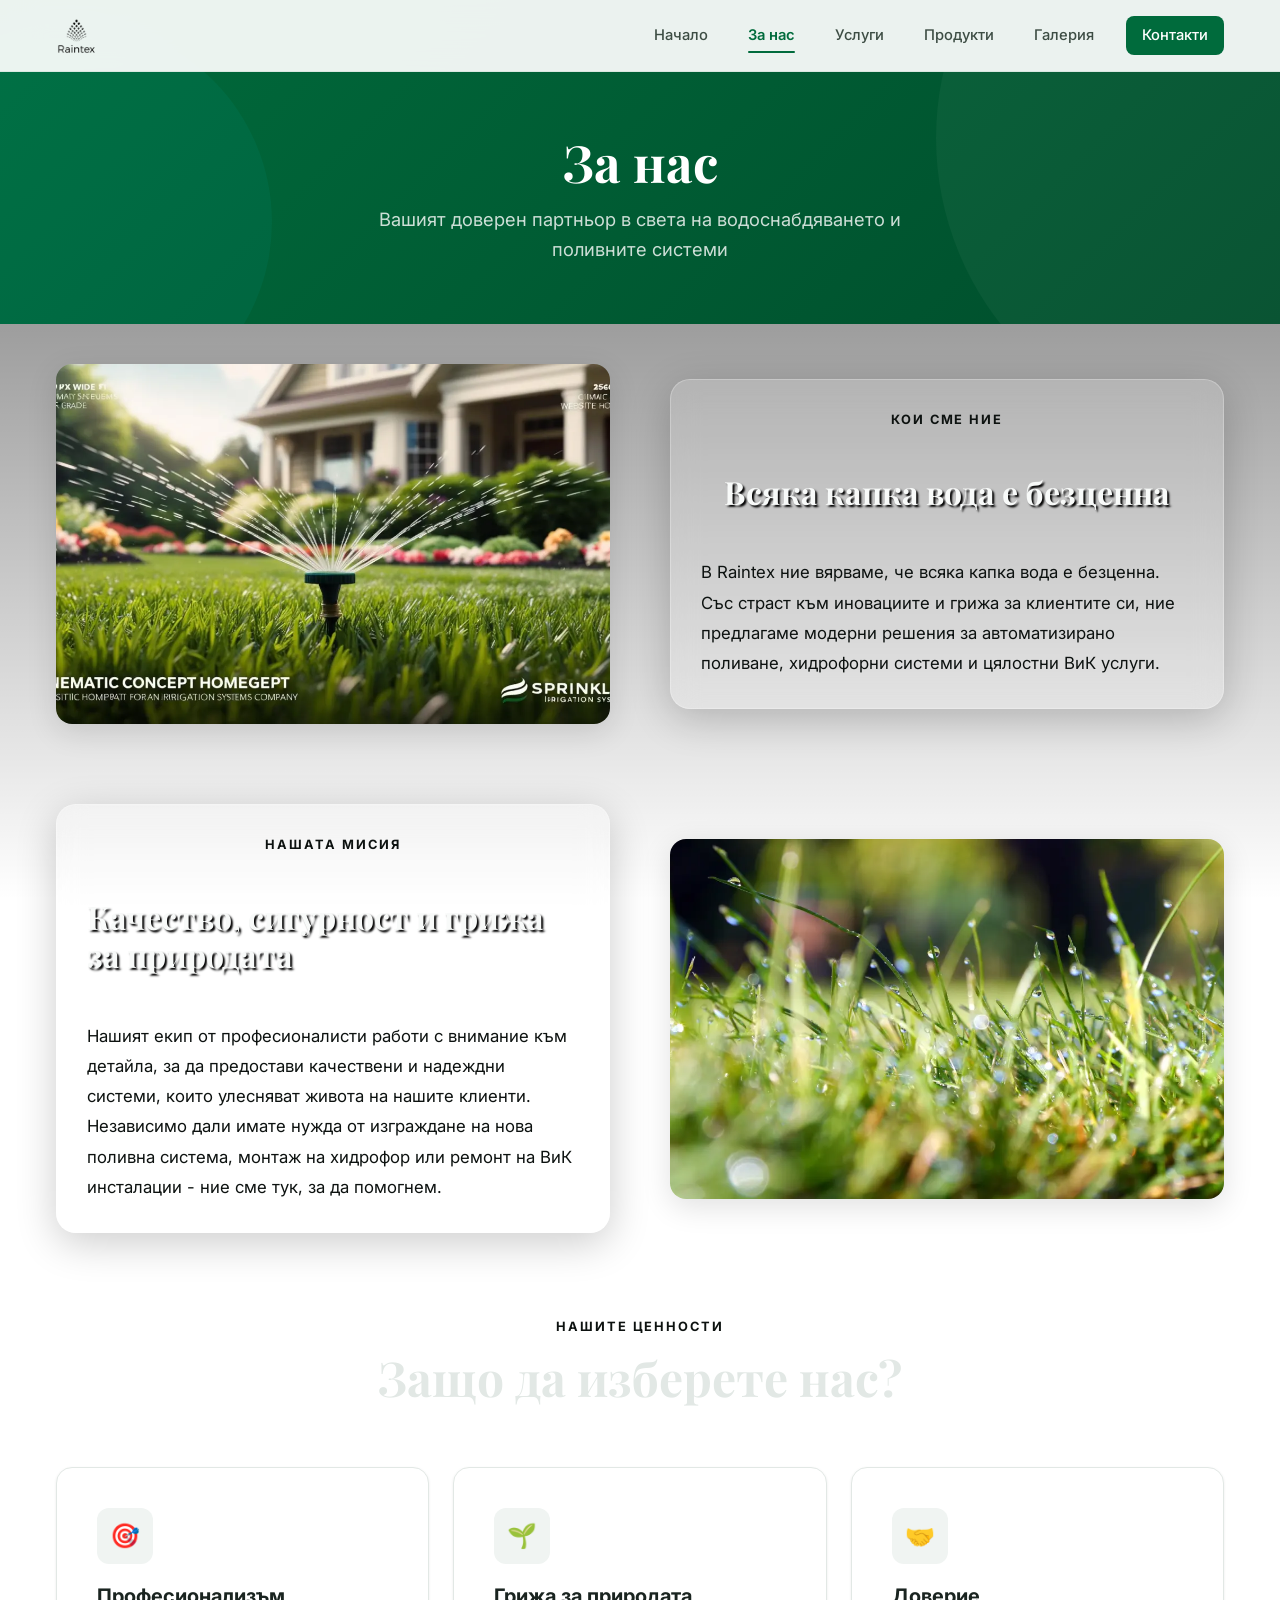
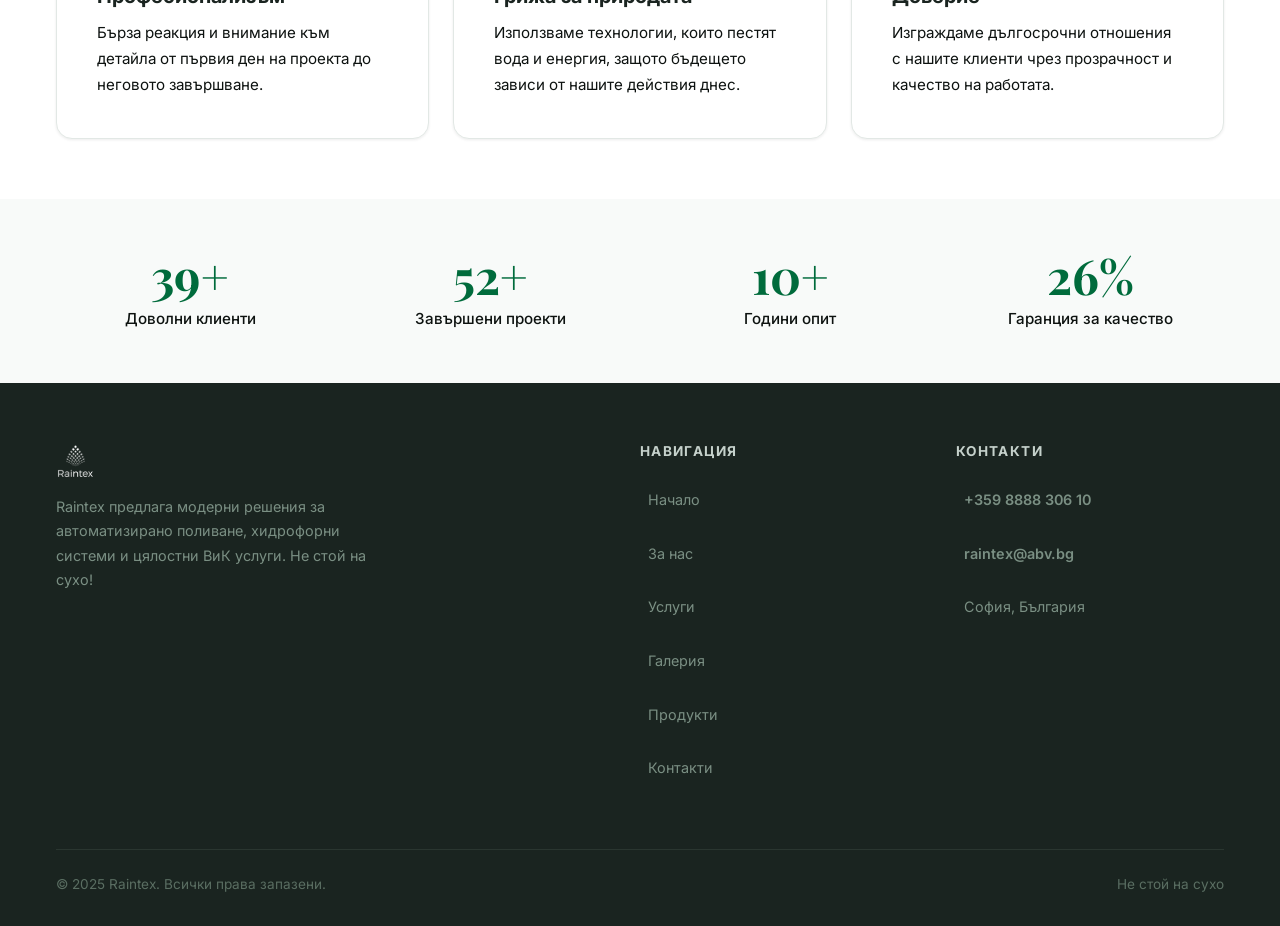
==== commit 999e8d8a: "superhosting" ====
--- a/about.html
+++ b/about.html
@@ -128,7 +128,9 @@
     <div class="container">
       <div class="footer-grid">
         <div class="footer-brand">
-          <img src="./Logos_ByTailorBrands/white_logo_transparent_background.webp" alt="Raintex" loading="lazy">
+            <a href="index.html" class="nav-logo">
+              <img src="./Logos_ByTailorBrands/white_logo_transparent_background.webp" alt="Raintex" loading="lazy">
+            </a>
           <p>Raintex предлага модерни решения за автоматизирано поливане, хидрофорни системи и цялостни ВиК услуги. Не стой на сухо!</p>
         </div>
         <div>
@@ -138,13 +140,15 @@
             <li><a href="about.html">За нас</a></li>
             <li><a href="services.html">Услуги</a></li>
             <li><a href="gallery.html">Галерия</a></li>
+            <li><a href="Products.html">Продукти</a></li>
+            <li><a href="contacts.html">Контакти</a></li>
           </ul>
         </div>
         <div>
           <h4>Контакти</h4>
           <ul class="footer-links">
-            <li><a href="tel:+359888830610">+359 8888 306 10</a></li>
-            <li><a href="mailto:raintex@abv.bg">raintex@abv.bg</a></li>
+            <li><a class="copy-phone" data-phone="+359888830610">+359 8888 306 10</a></li>
+            <li><a class="copy-phone" data-phone="raintex@abv.bg">raintex@abv.bg</a></li>
             <li><a href="contacts.html">София, България</a></li>
           </ul>
         </div>
--- a/styles.css
+++ b/styles.css
@@ -61,6 +61,10 @@
   -moz-osx-font-smoothing: grayscale;
 }
 
+html, body {
+  overflow-x: hidden;
+}
+
 body {
   font-family: var(--font-sans);
   color: var(--color-gray-700);
@@ -98,8 +102,8 @@
   font-weight: 700;
   letter-spacing: 0.15em;
   text-transform: uppercase;
-  color: var(--color-accent);
-  text-shadow: 1px 1px 2px black;
+  color: var(--color-gray-900);
+  /* text-shadow: 1px 1px 2px black; */
   margin-bottom: 12px;
 }
 
@@ -107,7 +111,7 @@
   font-family: var(--font-display);
   font-size: clamp(2rem, 4vw, 3rem);
   font-weight: 700;
-  color: var(--color-accent);
+  color: var(--color-gray-100);
   /* text-shadow: #00b3b3 1px 0 10px; */
   margin-bottom: 16px;
 }
@@ -125,6 +129,18 @@
   max-width: var(--container-max);
   margin: 0 auto;
   padding: 0 24px;
+}
+
+.container,
+.products-wrapper {
+  padding-left: 16px;
+  padding-right: 16px;
+}
+
+@media (max-width: 480px) {
+  .container {
+    padding: 0 16px;
+  }
 }
 
 /* --- Navigation --- */
@@ -169,6 +185,7 @@
   display: flex;
   align-items: center;
   gap: 8px;
+  max-width: 100vw;
 }
 
 .nav-links a {
@@ -281,12 +298,7 @@
   content: '';
   position: absolute;
   inset: 0;
-  /* background: linear-gradient(
-    135deg,
-    rgba(0, 107, 60, 0.85) 0%,
-    rgba(0, 107, 60, 0.6) 50%,
-    rgba(0, 77, 43, 0.75) 100%
-  ); */
+
 }
 
 .hero-content {
@@ -427,6 +439,11 @@
   box-shadow: 0 8px 25px rgba(0, 107, 60, 0.3);
 }
 
+
+.filter-toggle {
+  display: none;
+}
+
 /* --- Sections --- */
 
 
@@ -496,7 +513,7 @@
 }
 
 .card p {
-  color: var(--color-acce);
+  color: var(--color-gray-900);
   line-height: 1.7;
   font-size: 0.95rem;
 }
@@ -581,8 +598,8 @@
 }
 
 .feature-text p {
-  color: var(--color-accent);
-  text-shadow: 2px 2px 2px black;
+  color: var(--color-gray-900);
+  /* text-shadow: 2px 2px 2px black; */
   font-size: 1.05rem;
   line-height: 1.8;
 }
@@ -629,6 +646,22 @@
 
 
 /* --- Products --- */
+
+.products,
+.products-wrapper {
+  min-width: 0;
+}
+
+.products-wrapper {
+  max-width: 1200px;
+  margin: 0 auto;
+
+  display: grid;
+  grid-template-columns: 260px 1fr;
+  gap: 32px;
+
+  padding: 0 20px;
+}
 
 .products-section {
   padding: 100px 0;
@@ -645,49 +678,99 @@
             background-repeat: no-repeat;
             width: 100%;
             padding: 40px 20px;
+
+          /* display: grid; */
+  grid-template-columns: 260px 1fr;
+  gap: 32px;
+  /* max-width: 1200px; */
+  margin: 0 auto;
+  padding: 40px 20px;
 }
 
 .category-box {
+  position: sticky;
+  top: 100px;
+
+  height: fit-content;
+
   background: var(--color-white);
   border-radius: var(--radius-lg);
-  padding: 36px;
+  padding: 20px;
+
+  border: 1px solid var(--color-gray-100);
+  box-shadow: var(--shadow-md);
+}
+
+.category-box ul {
+  list-style: none;
+  display: flex;
+  flex-direction: column;
+  gap: 6px;
+}
+
+.category-box li {
+  padding: 10px 14px;
+  border-radius: var(--radius-sm);
+  cursor: pointer;
+  font-size: 0.95rem;
+  color: var(--color-gray-900);
+    transition: all 0.2s ease;
+}
+
+/* hover */
+.category-box li:hover {
+  background: var(--color-gray-50);
+  color: var(--color-primary);
+}
+
+/* active */
+.category-box li.active {
+  background: rgba(0, 107, 60, 0.08);
+  color: var(--color-primary);
+  font-weight: 600;
+}
+
+.category h3 {
+  font-size: 0.9rem;
+  text-transform: uppercase;
+  letter-spacing: 0.08em;
+  color: var(--color-gray-400);
+  margin-bottom: 16px;
+}
+
+.products {
+  display: grid;
+  grid-template-columns: repeat(auto-fill, minmax(240px, 1fr));
+  gap: 24px;
+}
+
+.products .card {
+    width: 100%;
+  padding: 16px;
+  border-radius: var(--radius-md);
   box-shadow: var(--shadow-sm);
-  border: 1px solid var(--color-gray-100);
   transition: var(--transition-base);
-
-  /* position: sticky;
-  top: 20px; */
-
-  width: 260px;
-  flex-shrink: 0;
-  /* display: flex;
-  margin-left: 13.5%;
-  height: auto 1fr;
-  align-items: flex-start;
-  margin-bottom: 100dvh; */
-  
-
-  /* max-width: 250px; */
-  /* margin: 50px; */
-}
-
-.category h3 {
-    font-size: 1.25rem;
+}
+
+.products .card:hover {
+  transform: translateY(-6px);
+  box-shadow: var(--shadow-lg);
+}
+
+.products .card img {
+  width: 100%;
+  height: 140px;
+  object-fit: contain;
+}
+
+.products .card p {
+  font-size: 0.9rem;
+  margin-bottom: 6px;
+}
+
+.price {
   font-weight: 700;
-  margin-bottom: 12px;
-  color: var(--color-gray-800);
-
-  /* max-width: 250px; */
-}
-
-.products {
-  flex: 1;
-  display: grid;
-  grid-template-columns: repeat(auto-fill, minmax(220px, 1fr));
-  gap: 20px;
-
-  margin: 10px;
-  padding: 10px;
+  color: var(--color-primary);
 }
 
 .product {
@@ -1000,18 +1083,103 @@
 .fade-up:nth-child(3) { transition-delay: 0.2s; }
 .fade-up:nth-child(4) { transition-delay: 0.3s; }
 
+.filter-close {
+  background: none;
+  border: none;
+  font-size: 1.6rem;
+  line-height: 1;
+  cursor: pointer;
+
+  padding: 0;
+  color: var(--color-gray-700);
+
+  display: none; /* hidden on desktop */
+}
+
+.copy-phone {
+  color: var(--color-primary);
+  font-weight: 600;
+  cursor: pointer;
+}
+
+
 /* --- Responsive --- */
 @media (max-width: 968px) {
   .hamburger {
     display: flex;
   }
 
+  .filter-close {
+    display: block;
+  }
+
+  .filter-close:hover {
+  color: var(--color-primary);
+  transform: scale(1.1);
+}
+
   .products-section {
+    grid-template-columns: 1fr;
+  }
+
+    .filter-toggle {
+    display: block;
+    width: 100%;
+    padding: 14px;
+    margin-bottom: 10px;
+
+    background: var(--color-primary);
+    color: white;
+    font-weight: 600;
+    border: none;
+    border-radius: var(--radius-sm);
+  }
+
+  /* hide by default */
+  .category-box {
+    display: none;
+      transition: all 0.3s ease;
+  }
+
+  .category-box.open {
+    display: block;
+  }
+
+  .category-header {
+    display: flex;
+    align-items: center;
+    justify-content: space-between;
+    width: 100%;
+  }
+
+  .category-header h3 {
+  margin: 0;
+}
+
+  .filter-close {
+  margin-left: auto; /* extra safety */
+}
+
+ .products-wrapper {
+    display: flex;
     flex-direction: column;
+    gap: 20px;
   }
 
   .category-box {
+    position: relative;
+    top: 0;
     width: 100%;
+  }
+
+  .category-box ul {
+    display: flex;
+    flex-direction: column; /* 👈 IMPORTANT */
+    gap: 6px;
+  }
+
+  .category-box li {
+    white-space: nowrap;
   }
 
   .products {
@@ -1088,6 +1256,10 @@
     gap: 8px;
     text-align: center;
   }
+
+  
+
+  
 }
 
 @media (max-width: 640px) {
@@ -1095,6 +1267,10 @@
     padding: 64px 0;
   }
 
+    .filter-close {
+    display: block;
+  }
+
   .hero {
     min-height: 80vh;
     padding: calc(var(--nav-height) + 20px) 20px 60px;
@@ -1124,13 +1300,108 @@
     justify-content: center;
   }
 
+  .products-wrapper {
+    display: flex;
+    flex-direction: column;
+    gap: 20px;
+  }
+
+  .category-box {
+    width: 100%;
+    padding: 16px;
+      transition: all 0.3s ease;
+  }
+
+  .category-box ul {
+    display: flex;
+    flex-direction: column; /* 👈 IMPORTANT */
+    gap: 6px;
+  }
+
+  .category-box li {
+    flex: 0 0 auto;
+    white-space: nowrap;
+  }
+
   .products {
-    grid-template-columns: repeat(auto-fill, minmax(160px, 1fr));
-  }
-
-}
-
-/* Mobile overlay */
+    width: 100%;
+    grid-template-columns: repeat(2, 1fr); /* clean 2-column mobile */
+    gap: 12px;
+  }
+
+  /* SHOW BUTTON */
+  .filter-toggle {
+    display: block;
+    width: 100%;
+    padding: 14px;
+    margin-bottom: 10px;
+
+    background: var(--color-primary);
+    color: white;
+    font-weight: 600;
+    border: none;
+    border-radius: var(--radius-sm);
+  }
+
+  /* SIDEBAR AS DRAWER */
+  .category-box {
+    position: fixed;
+    top: 0;
+    left: -100%;
+    width: 80%;
+    max-width: 300px;
+    height: 100vh;
+
+    background: white;
+    z-index: 1001;
+
+    padding: 20px;
+    box-shadow: var(--shadow-xl);
+
+    transition: var(--transition-base);
+  }
+
+  .category-box.open {
+    left: 0;
+  }
+
+  /* HEADER */
+  .category-header {
+    display: flex;
+    justify-content: space-between;
+    align-items: center;
+    margin-bottom: 20px;
+  }
+
+  .filter-close {
+    background: none;
+    border: none;
+    font-size: 1.4rem;
+    cursor: pointer;
+  }
+
+  /* OVERLAY */
+  .filter-overlay {
+    position: fixed;
+    inset: 0;
+    background: rgba(0,0,0,0.4);
+
+    opacity: 0;
+    pointer-events: none;
+
+    transition: var(--transition-base);
+    z-index: 1000;
+  }
+
+  .filter-overlay.active {
+    opacity: 1;
+    pointer-events: all;
+  }
+
+}
+
+/* 
+ overlay */
 .nav-overlay {
   position: fixed;
   inset: 0;
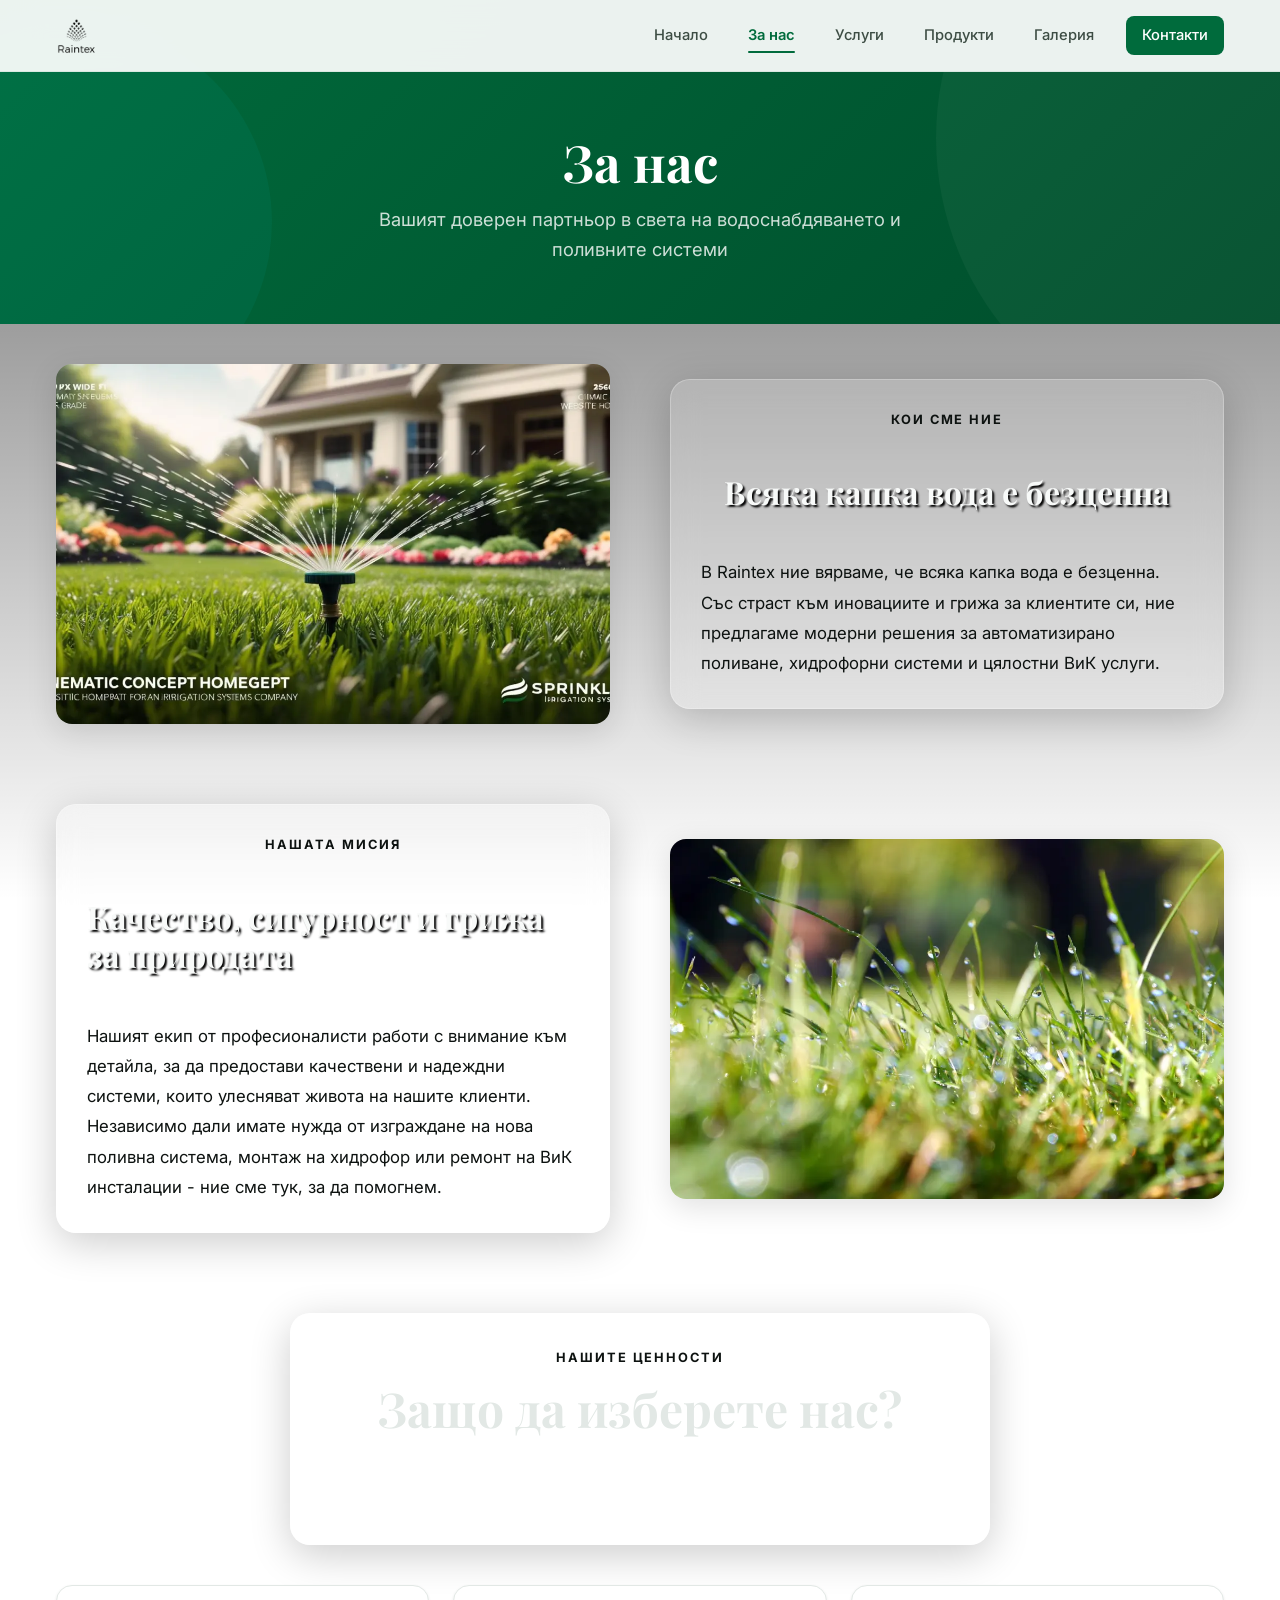
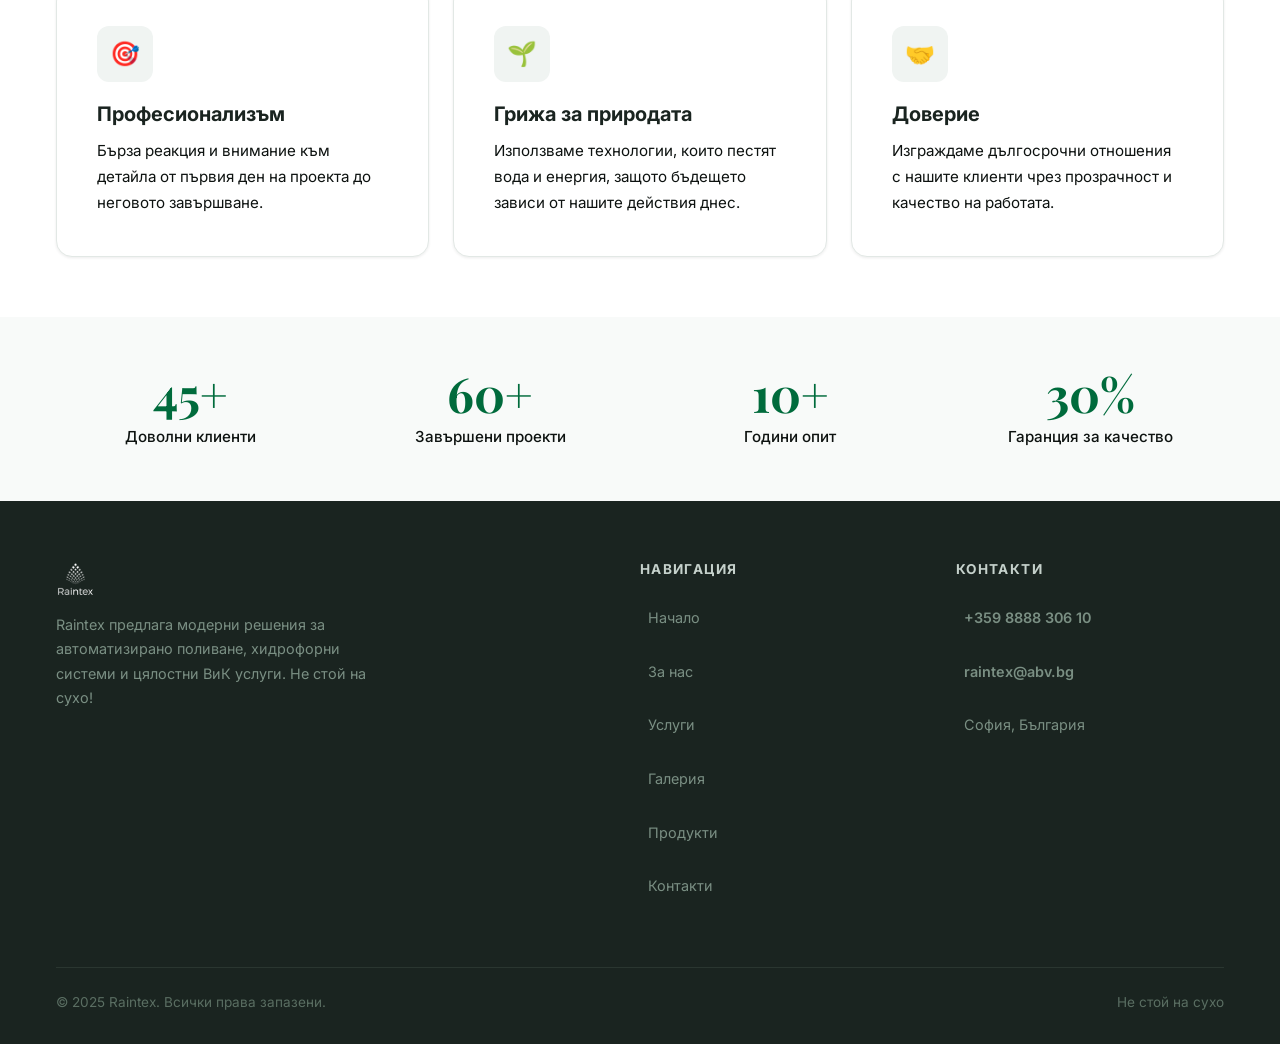
==== commit 2a0ec908: "superhosting1" ====
--- a/about.html
+++ b/about.html
@@ -75,9 +75,13 @@
   <!-- Values -->
   <section class="section">
     <div class="container">
-      <div class="section-header">
-        <span class="section-label">Нашите ценности</span>
-        <h2 class="section-title">Защо да изберете нас?</h2>
+      <div class="glass-box-wrapper">
+        <div class="glass-box">
+          <div class="section-header">
+            <span class="section-label">Нашите ценности</span>
+            <h2 class="section-title">Защо да изберете нас?</h2>
+          </div>
+        </div>
       </div>
       <div class="card-grid">
         <div class="card fade-up">
--- a/styles.css
+++ b/styles.css
@@ -644,6 +644,9 @@
   );
 }
 
+.glass-box-wrapper {
+  margin-bottom: 40px; /* adjust the space as needed */
+}
 
 /* --- Products --- */
 
